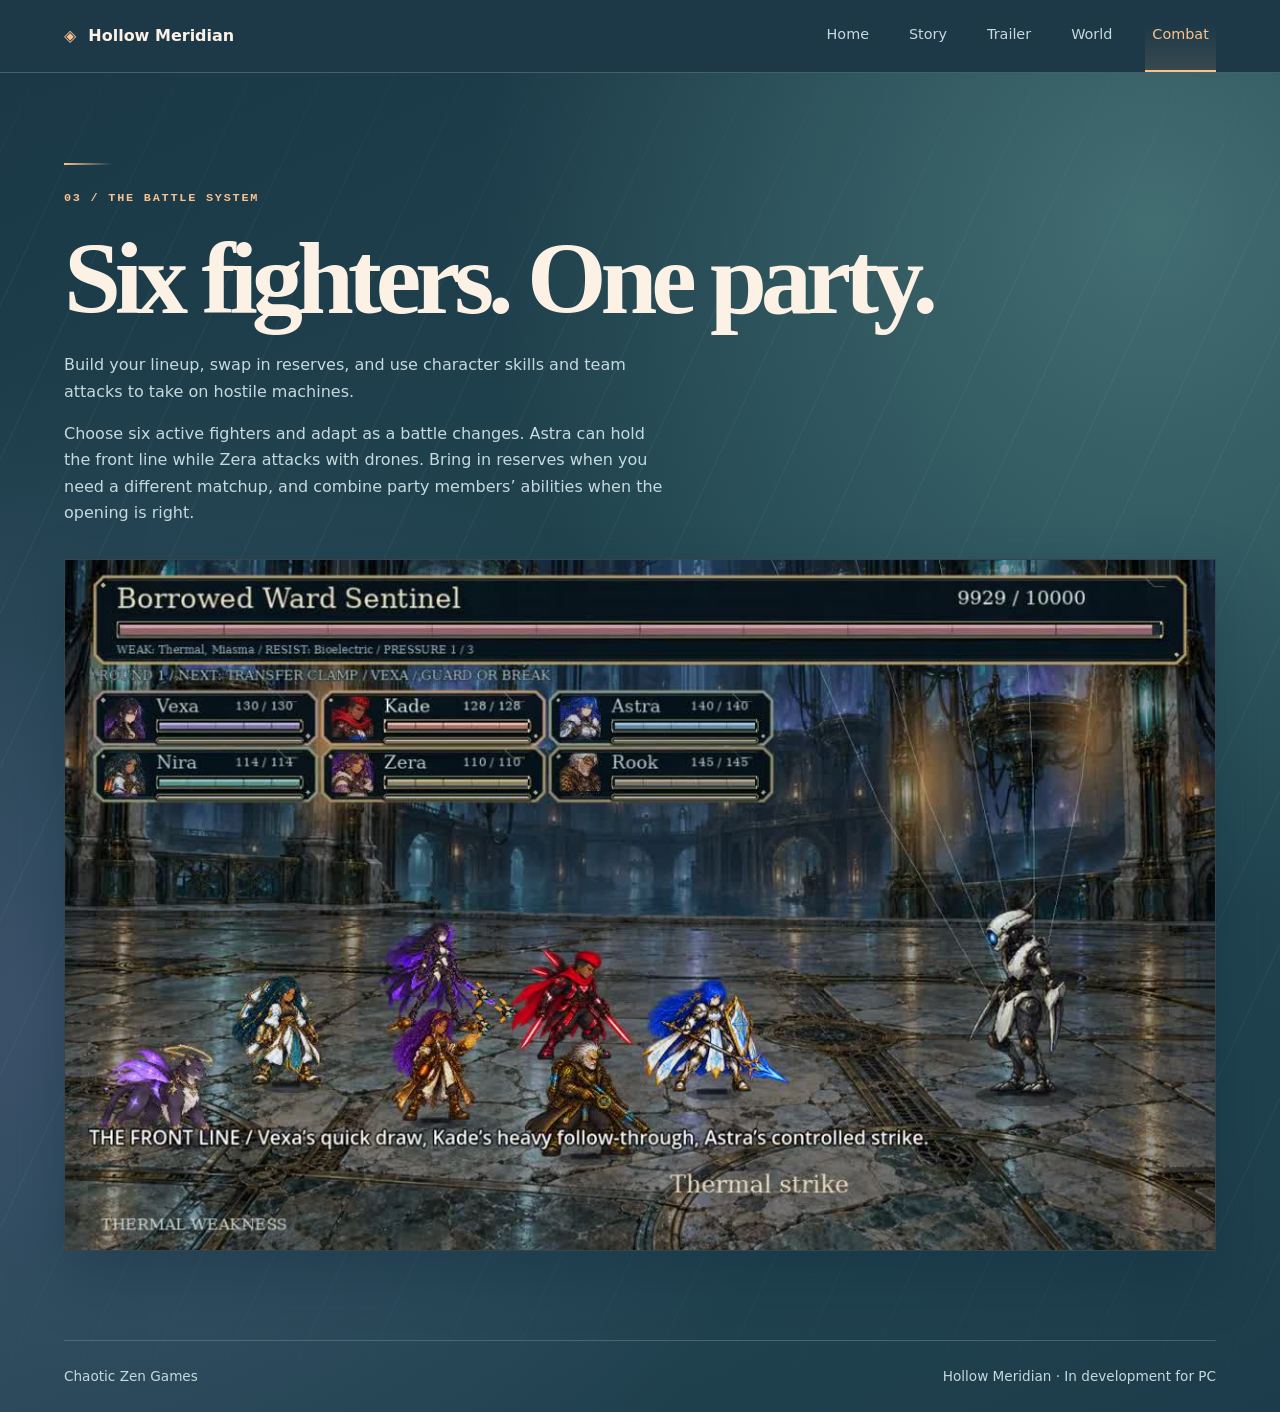
==== combat.html @ 972f23d2 "Refine site with petrol blue lighting and copper accents" ====
<!doctype html>
<html lang="en"><head><meta charset="utf-8"><meta name="viewport" content="width=device-width, initial-scale=1"><meta name="description" content="Hollow Meridian, a cyberpunk turn-based JRPG by Chaotic Zen Games."><title>Combat · Hollow Meridian</title><link rel="stylesheet" href="style.css?v=petrol-copper"></head>
<body><a class="skip" href="#main">Skip to content</a><header class="mast"><div class="shell navrow"><a class="brand" href="index.html"><span aria-hidden="true">◈</span> Hollow Meridian</a><nav aria-label="Main navigation"><a href="index.html">Home</a><a href="story.html">Story</a><a href="trailer.html">Trailer</a><a href="world.html">World</a><a href="combat.html" aria-current="page">Combat</a></nav></div></header>
<main id="main"><div class="shell interior field"><article id="combat"><p class="eyebrow">03 / THE BATTLE SYSTEM</p><h1>Six fighters. One party.</h1><p>Build your lineup, swap in reserves, and use character skills and team attacks to take on hostile machines.</p><p>Choose six active fighters and adapt as a battle changes. Astra can hold the front line while Zera attacks with drones. Bring in reserves when you need a different matchup, and combine party members’ abilities when the opening is right.</p><img loading="lazy" src="media/battle.jpg" alt="Six party members and the command interface in a turn-based battle"></article></div></main><footer class="shell"><span>Chaotic Zen Games</span><span>Hollow Meridian · In development for PC</span></footer></body></html>
---- style.css ----
:root{color-scheme:dark;--bg:#0b1017;--ink:#f5efe3;--muted:#bec6cf;--gold:#f0c58f;--line:#303a45}*{box-sizing:border-box}body{margin:0;background:var(--bg);color:var(--ink);font:1rem/1.65 system-ui,sans-serif}a{color:inherit}a:focus-visible,summary:focus-visible,video:focus-visible{outline:2px solid var(--gold);outline-offset:4px}.skip{position:absolute;left:1rem;top:-5rem;background:var(--bg);padding:.5rem;z-index:10}.skip:focus{top:.5rem}.shell{width:min(90%,74rem);margin-inline:auto}.mast{background:#0b1017;border-bottom:1px solid var(--line)}.navrow{display:flex;align-items:center;justify-content:space-between;gap:1rem;min-height:4.5rem}.brand{text-decoration:none;font-weight:750;white-space:nowrap}.brand span{color:var(--gold);margin-right:.4rem}nav{display:flex;align-items:stretch;gap:clamp(.15rem,2vw,1.6rem);align-self:stretch}nav a{display:grid;place-items:center;padding:.65rem .45rem;text-decoration:none;color:var(--muted);font-size:.9rem;border-bottom:2px solid transparent}nav a:hover,nav a[aria-current]{color:var(--gold)}nav a[aria-current]{border-bottom-color:var(--gold)}
.hero{min-height:clamp(35rem,81svh,55rem);display:flex;flex-direction:column;justify-content:center;position:relative;background:linear-gradient(90deg,#0b1017 0%,#0b1017cf 30%,#0b101725 100%),linear-gradient(0deg,#0b1017,transparent 38%),url(media/vanta-quay.png) center 48%/cover}.hero-copy{padding:4rem 0 6rem}.label,.eyebrow,.caption,.screenbar{font:700 .74rem/1.55 ui-monospace,Consolas,monospace;letter-spacing:.15em;color:var(--gold)}.label span{display:inline-block;width:1.4rem;border-top:1px solid;margin-right:.65rem;vertical-align:middle}h1,h2{font-family:Georgia,serif;line-height:.98;letter-spacing:-.06em;margin:.22em 0}h1{font-size:clamp(3rem,8vw,7.3rem)}h2{font-size:clamp(2.5rem,5vw,4.6rem)}.hero h1 em{font-style:normal;color:var(--gold)}.intro{font-size:clamp(1rem,2vw,1.28rem);color:var(--ink);text-shadow:0 1px 8px #000}.links{display:flex;align-items:center;flex-wrap:wrap;gap:1rem 1.4rem;margin-top:1.6rem}.primary,.secondary{font-weight:700;text-decoration:none}.primary{display:inline-flex;gap:1rem;padding:.75rem 1rem;background:var(--gold);color:#151211}.primary:hover{background:#ffdfba}.secondary:hover{text-decoration:underline}.caption{position:absolute;bottom:1rem;left:0;right:0;display:flex;justify-content:space-between;gap:.5rem;border-top:1px solid var(--line);padding-top:.6rem;color:var(--muted)}
.overview,.interior{padding:clamp(2.4rem,7vw,6rem) 0}.overview p:not(.label),.field p:not(.eyebrow){max-width:38rem;color:var(--muted)}.screen,.field img{margin-top:2rem;border:1px solid var(--line)}.screenbar{background:#171f29;padding:.6rem 1rem;display:flex;justify-content:space-between;gap:1rem}.interior video,.field img{width:100%;display:block;background:#06090d}.interior video{aspect-ratio:16/9}.field img{height:auto}.interior details{margin-top:1rem;color:var(--muted)}summary{cursor:pointer}footer{padding:1.5rem 0;border-top:1px solid var(--line);display:flex;justify-content:space-between;flex-wrap:wrap;gap:.5rem;color:var(--muted);font-size:.85rem}
@media(max-width:590px){.navrow{display:block}.brand{display:inline-block;padding:.7rem 0 .3rem}nav{display:grid;grid-template-columns:repeat(4,minmax(0,1fr));gap:0}nav a{padding:.62rem .15rem}.hero{background-position:61% center}.caption,.label,.screenbar{letter-spacing:.08em}.caption{font-size:.63rem}}

/* Vanta Quay palette */
:root{color-scheme:light;--bg:#e8eee8;--ink:#173334;--muted:#405955;--gold:#895224;--line:#a6bcb3}
body{background:linear-gradient(155deg,#f4e6ce 0,#edf1e9 42%,#d6e8e2 100%)}
.mast{background:#f5edda}.brand span,nav a[aria-current],nav a:hover{color:#75431e}nav a{color:#375550}nav a[aria-current]{border-bottom-color:#946030}
.hero{--ink:#fff3da;--muted:#fff2d8;--gold:#ffd499;--line:#e7cc9c80;background:linear-gradient(90deg,#133d40f5 0%,#17484ada 30%,#16404733 80%),linear-gradient(0deg,#18474be0,transparent 42%),url(media/vanta-quay.png) center 48%/cover}
.hero .primary,.primary{background:#f4cc92;color:#302112}.primary:hover{background:#ffdfad}.screenbar{background:#d7e6db;color:#254943}.interior video{background:#315450}
.story-lead,.guide-grid{display:grid;grid-template-columns:repeat(2,minmax(0,1fr));gap:clamp(1rem,4vw,3rem);align-items:center}.story-lead img,.plot img,.guide img{display:block;width:100%;height:auto}.story-lead img,.plot img{border:1px solid var(--line)}.guide{padding:0 0 4rem}.guide-grid{align-items:stretch;margin-top:1.5rem}.guide-grid a{background:#f9f3e4;text-decoration:none;border:1px solid var(--line)}.guide-grid a:hover h3{text-decoration:underline}.guide-grid img{aspect-ratio:16/9;object-fit:cover}.guide-grid a div{padding:.5rem 1.25rem}.guide-grid p,.plot p:not(.eyebrow){color:var(--muted)}.plot p:not(.eyebrow){max-width:48rem}.plot .dek{font-size:1.3rem;font-weight:650}.plot img{margin-top:2rem}
@media(max-width:590px){nav{grid-template-columns:repeat(5,minmax(0,1fr))}nav a{font-size:.82rem}.story-lead,.guide-grid{grid-template-columns:1fr}}

/* Petrol blue and copper */
:root{color-scheme:dark;--bg:#193845;--ink:#fcf1e5;--muted:#c6d9de;--gold:#fac18d;--line:#71949e70;--surface:#224754}
body{min-height:100vh;background:radial-gradient(ellipse at 90% 16%,#426d71 0,transparent 42rem),radial-gradient(ellipse at 3% 72%,#3c516a 0,transparent 49rem),linear-gradient(155deg,#1a3745,#224852 58%,#1d3c4b);position:relative;isolation:isolate}
body::before{content:"";position:absolute;z-index:-1;inset:0;pointer-events:none;background:repeating-linear-gradient(115deg,transparent 0 63px,#b2d9dc0d 64px 65px);mask-image:linear-gradient(transparent,#000 20%,#000 85%,transparent)}
.mast{background:#1d3947;border-color:var(--line)}.brand span,nav a[aria-current],nav a:hover{color:var(--gold)}nav a{color:var(--muted)}nav a[aria-current]{border-bottom-color:var(--gold);background:linear-gradient(0deg,#fac18d1f,transparent 65%)}
.hero{background:linear-gradient(90deg,#193845 0%,#193845e6 27%,#19384526 76%),linear-gradient(0deg,#193845,transparent 38%),url(media/vanta-quay.png) center 48%/cover}
.hero h1{text-shadow:0 6px 28px #142d39}.primary,.hero .primary{background:linear-gradient(115deg,#ffe0ad,#e6a171);color:#24313b;box-shadow:0 8px 24px #152b3c66}.primary:hover{background:#ffe6c3}
.primary,.secondary,nav a{transition:background-color .2s,color .2s,box-shadow .2s}.screenbar{background:#345967;color:#ffe0bd}.interior video{background:#284956}.screen,.field img,.plot img,.story-lead img{box-shadow:0 24px 54px #102d3d66}.overview.story-lead{position:relative}.overview.story-lead::before,.guide::before,.interior::before{content:"";display:block;width:3rem;height:2px;background:linear-gradient(90deg,var(--gold),transparent)}.overview.story-lead::before{position:absolute;top:2rem;left:0}.interior::before{margin-bottom:1.5rem}
.guide-grid a{background:linear-gradient(160deg,#315564,#264552);border-color:var(--line);box-shadow:0 12px 32px #132e3d55;overflow:hidden;transition:transform .24s ease,border-color .24s ease,box-shadow .24s ease}.guide-grid img{transition:transform .35s ease}.guide-grid a:hover,.guide-grid a:focus-visible{transform:translateY(-4px);border-color:#fac18d;box-shadow:0 20px 42px #132e3d88}.guide-grid a:hover img{transform:scale(1.025)}.guide-grid h3{color:#ffe0bd}
@media(max-width:590px){.hero{background-position:62% center}.overview.story-lead::before{top:1.5rem}}
@media(prefers-reduced-motion:reduce){*,*::before,*::after{transition:none!important}.guide-grid a:hover,.guide-grid a:focus-visible,.guide-grid a:hover img{transform:none}}
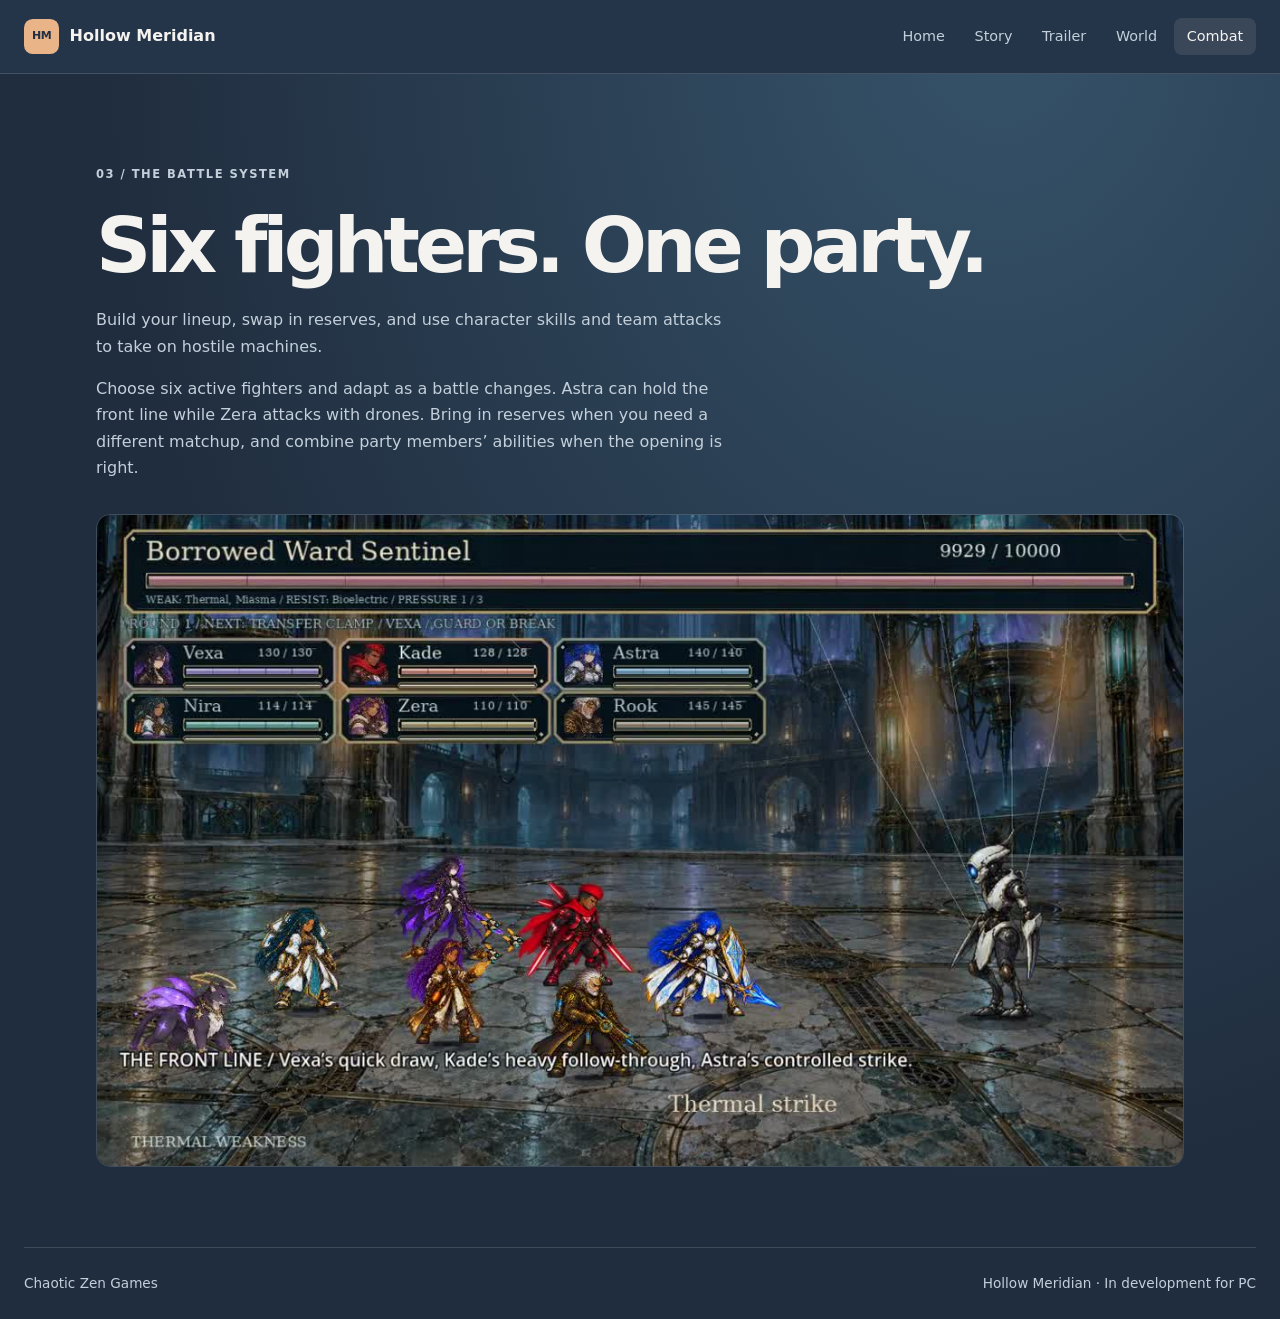
==== commit f02241e9: "Rebuild site as a clean game launch layout" ====
--- a/combat.html
+++ b/combat.html
@@ -1,4 +1,4 @@
 <!doctype html>
-<html lang="en"><head><meta charset="utf-8"><meta name="viewport" content="width=device-width, initial-scale=1"><meta name="description" content="Hollow Meridian, a cyberpunk turn-based JRPG by Chaotic Zen Games."><title>Combat · Hollow Meridian</title><link rel="stylesheet" href="style.css?v=petrol-copper"></head>
-<body><a class="skip" href="#main">Skip to content</a><header class="mast"><div class="shell navrow"><a class="brand" href="index.html"><span aria-hidden="true">◈</span> Hollow Meridian</a><nav aria-label="Main navigation"><a href="index.html">Home</a><a href="story.html">Story</a><a href="trailer.html">Trailer</a><a href="world.html">World</a><a href="combat.html" aria-current="page">Combat</a></nav></div></header>
+<html lang="en"><head><meta charset="utf-8"><meta name="viewport" content="width=device-width, initial-scale=1"><meta name="description" content="Hollow Meridian, a cyberpunk turn-based JRPG by Chaotic Zen Games."><title>Combat · Hollow Meridian</title><link rel="stylesheet" href="style.css?v=launch-layout"></head>
+<body><a class="skip" href="#main">Skip to content</a><header class="mast"><div class="shell navrow"><a class="brand" href="index.html"><span class="monogram" aria-hidden="true">HM</span> Hollow Meridian</a><nav aria-label="Main navigation"><a href="index.html">Home</a><a href="story.html">Story</a><a href="trailer.html">Trailer</a><a href="world.html">World</a><a href="combat.html" aria-current="page">Combat</a></nav></div></header>
 <main id="main"><div class="shell interior field"><article id="combat"><p class="eyebrow">03 / THE BATTLE SYSTEM</p><h1>Six fighters. One party.</h1><p>Build your lineup, swap in reserves, and use character skills and team attacks to take on hostile machines.</p><p>Choose six active fighters and adapt as a battle changes. Astra can hold the front line while Zera attacks with drones. Bring in reserves when you need a different matchup, and combine party members’ abilities when the opening is right.</p><img loading="lazy" src="media/battle.jpg" alt="Six party members and the command interface in a turn-based battle"></article></div></main><footer class="shell"><span>Chaotic Zen Games</span><span>Hollow Meridian · In development for PC</span></footer></body></html>
--- a/style.css
+++ b/style.css
@@ -1,25 +1,9 @@
-:root{color-scheme:dark;--bg:#0b1017;--ink:#f5efe3;--muted:#bec6cf;--gold:#f0c58f;--line:#303a45}*{box-sizing:border-box}body{margin:0;background:var(--bg);color:var(--ink);font:1rem/1.65 system-ui,sans-serif}a{color:inherit}a:focus-visible,summary:focus-visible,video:focus-visible{outline:2px solid var(--gold);outline-offset:4px}.skip{position:absolute;left:1rem;top:-5rem;background:var(--bg);padding:.5rem;z-index:10}.skip:focus{top:.5rem}.shell{width:min(90%,74rem);margin-inline:auto}.mast{background:#0b1017;border-bottom:1px solid var(--line)}.navrow{display:flex;align-items:center;justify-content:space-between;gap:1rem;min-height:4.5rem}.brand{text-decoration:none;font-weight:750;white-space:nowrap}.brand span{color:var(--gold);margin-right:.4rem}nav{display:flex;align-items:stretch;gap:clamp(.15rem,2vw,1.6rem);align-self:stretch}nav a{display:grid;place-items:center;padding:.65rem .45rem;text-decoration:none;color:var(--muted);font-size:.9rem;border-bottom:2px solid transparent}nav a:hover,nav a[aria-current]{color:var(--gold)}nav a[aria-current]{border-bottom-color:var(--gold)}
-.hero{min-height:clamp(35rem,81svh,55rem);display:flex;flex-direction:column;justify-content:center;position:relative;background:linear-gradient(90deg,#0b1017 0%,#0b1017cf 30%,#0b101725 100%),linear-gradient(0deg,#0b1017,transparent 38%),url(media/vanta-quay.png) center 48%/cover}.hero-copy{padding:4rem 0 6rem}.label,.eyebrow,.caption,.screenbar{font:700 .74rem/1.55 ui-monospace,Consolas,monospace;letter-spacing:.15em;color:var(--gold)}.label span{display:inline-block;width:1.4rem;border-top:1px solid;margin-right:.65rem;vertical-align:middle}h1,h2{font-family:Georgia,serif;line-height:.98;letter-spacing:-.06em;margin:.22em 0}h1{font-size:clamp(3rem,8vw,7.3rem)}h2{font-size:clamp(2.5rem,5vw,4.6rem)}.hero h1 em{font-style:normal;color:var(--gold)}.intro{font-size:clamp(1rem,2vw,1.28rem);color:var(--ink);text-shadow:0 1px 8px #000}.links{display:flex;align-items:center;flex-wrap:wrap;gap:1rem 1.4rem;margin-top:1.6rem}.primary,.secondary{font-weight:700;text-decoration:none}.primary{display:inline-flex;gap:1rem;padding:.75rem 1rem;background:var(--gold);color:#151211}.primary:hover{background:#ffdfba}.secondary:hover{text-decoration:underline}.caption{position:absolute;bottom:1rem;left:0;right:0;display:flex;justify-content:space-between;gap:.5rem;border-top:1px solid var(--line);padding-top:.6rem;color:var(--muted)}
-.overview,.interior{padding:clamp(2.4rem,7vw,6rem) 0}.overview p:not(.label),.field p:not(.eyebrow){max-width:38rem;color:var(--muted)}.screen,.field img{margin-top:2rem;border:1px solid var(--line)}.screenbar{background:#171f29;padding:.6rem 1rem;display:flex;justify-content:space-between;gap:1rem}.interior video,.field img{width:100%;display:block;background:#06090d}.interior video{aspect-ratio:16/9}.field img{height:auto}.interior details{margin-top:1rem;color:var(--muted)}summary{cursor:pointer}footer{padding:1.5rem 0;border-top:1px solid var(--line);display:flex;justify-content:space-between;flex-wrap:wrap;gap:.5rem;color:var(--muted);font-size:.85rem}
-@media(max-width:590px){.navrow{display:block}.brand{display:inline-block;padding:.7rem 0 .3rem}nav{display:grid;grid-template-columns:repeat(4,minmax(0,1fr));gap:0}nav a{padding:.62rem .15rem}.hero{background-position:61% center}.caption,.label,.screenbar{letter-spacing:.08em}.caption{font-size:.63rem}}
-
-/* Vanta Quay palette */
-:root{color-scheme:light;--bg:#e8eee8;--ink:#173334;--muted:#405955;--gold:#895224;--line:#a6bcb3}
-body{background:linear-gradient(155deg,#f4e6ce 0,#edf1e9 42%,#d6e8e2 100%)}
-.mast{background:#f5edda}.brand span,nav a[aria-current],nav a:hover{color:#75431e}nav a{color:#375550}nav a[aria-current]{border-bottom-color:#946030}
-.hero{--ink:#fff3da;--muted:#fff2d8;--gold:#ffd499;--line:#e7cc9c80;background:linear-gradient(90deg,#133d40f5 0%,#17484ada 30%,#16404733 80%),linear-gradient(0deg,#18474be0,transparent 42%),url(media/vanta-quay.png) center 48%/cover}
-.hero .primary,.primary{background:#f4cc92;color:#302112}.primary:hover{background:#ffdfad}.screenbar{background:#d7e6db;color:#254943}.interior video{background:#315450}
-.story-lead,.guide-grid{display:grid;grid-template-columns:repeat(2,minmax(0,1fr));gap:clamp(1rem,4vw,3rem);align-items:center}.story-lead img,.plot img,.guide img{display:block;width:100%;height:auto}.story-lead img,.plot img{border:1px solid var(--line)}.guide{padding:0 0 4rem}.guide-grid{align-items:stretch;margin-top:1.5rem}.guide-grid a{background:#f9f3e4;text-decoration:none;border:1px solid var(--line)}.guide-grid a:hover h3{text-decoration:underline}.guide-grid img{aspect-ratio:16/9;object-fit:cover}.guide-grid a div{padding:.5rem 1.25rem}.guide-grid p,.plot p:not(.eyebrow){color:var(--muted)}.plot p:not(.eyebrow){max-width:48rem}.plot .dek{font-size:1.3rem;font-weight:650}.plot img{margin-top:2rem}
-@media(max-width:590px){nav{grid-template-columns:repeat(5,minmax(0,1fr))}nav a{font-size:.82rem}.story-lead,.guide-grid{grid-template-columns:1fr}}
-
-/* Petrol blue and copper */
-:root{color-scheme:dark;--bg:#193845;--ink:#fcf1e5;--muted:#c6d9de;--gold:#fac18d;--line:#71949e70;--surface:#224754}
-body{min-height:100vh;background:radial-gradient(ellipse at 90% 16%,#426d71 0,transparent 42rem),radial-gradient(ellipse at 3% 72%,#3c516a 0,transparent 49rem),linear-gradient(155deg,#1a3745,#224852 58%,#1d3c4b);position:relative;isolation:isolate}
-body::before{content:"";position:absolute;z-index:-1;inset:0;pointer-events:none;background:repeating-linear-gradient(115deg,transparent 0 63px,#b2d9dc0d 64px 65px);mask-image:linear-gradient(transparent,#000 20%,#000 85%,transparent)}
-.mast{background:#1d3947;border-color:var(--line)}.brand span,nav a[aria-current],nav a:hover{color:var(--gold)}nav a{color:var(--muted)}nav a[aria-current]{border-bottom-color:var(--gold);background:linear-gradient(0deg,#fac18d1f,transparent 65%)}
-.hero{background:linear-gradient(90deg,#193845 0%,#193845e6 27%,#19384526 76%),linear-gradient(0deg,#193845,transparent 38%),url(media/vanta-quay.png) center 48%/cover}
-.hero h1{text-shadow:0 6px 28px #142d39}.primary,.hero .primary{background:linear-gradient(115deg,#ffe0ad,#e6a171);color:#24313b;box-shadow:0 8px 24px #152b3c66}.primary:hover{background:#ffe6c3}
-.primary,.secondary,nav a{transition:background-color .2s,color .2s,box-shadow .2s}.screenbar{background:#345967;color:#ffe0bd}.interior video{background:#284956}.screen,.field img,.plot img,.story-lead img{box-shadow:0 24px 54px #102d3d66}.overview.story-lead{position:relative}.overview.story-lead::before,.guide::before,.interior::before{content:"";display:block;width:3rem;height:2px;background:linear-gradient(90deg,var(--gold),transparent)}.overview.story-lead::before{position:absolute;top:2rem;left:0}.interior::before{margin-bottom:1.5rem}
-.guide-grid a{background:linear-gradient(160deg,#315564,#264552);border-color:var(--line);box-shadow:0 12px 32px #132e3d55;overflow:hidden;transition:transform .24s ease,border-color .24s ease,box-shadow .24s ease}.guide-grid img{transition:transform .35s ease}.guide-grid a:hover,.guide-grid a:focus-visible{transform:translateY(-4px);border-color:#fac18d;box-shadow:0 20px 42px #132e3d88}.guide-grid a:hover img{transform:scale(1.025)}.guide-grid h3{color:#ffe0bd}
-@media(max-width:590px){.hero{background-position:62% center}.overview.story-lead::before{top:1.5rem}}
-@media(prefers-reduced-motion:reduce){*,*::before,*::after{transition:none!important}.guide-grid a:hover,.guide-grid a:focus-visible,.guide-grid a:hover img{transform:none}}
+:root{color-scheme:dark;--bg:#202d3e;--top:#253549;--panel:#2b4054;--text:#f5f3f0;--muted:#c3cfda;--accent:#e9b487;--line:#ffffff25}
+*{box-sizing:border-box}body{margin:0;min-width:0;background:radial-gradient(ellipse at 78% 0%,#36536a,transparent 56rem),var(--bg);color:var(--text);font:1rem/1.65 system-ui,-apple-system,"Segoe UI",sans-serif}a{color:inherit}a:focus-visible,summary:focus-visible,video:focus-visible{outline:2px solid var(--accent);outline-offset:4px}.skip{position:absolute;left:1rem;top:-5rem;padding:.5rem;background:var(--top);z-index:10}.skip:focus{top:.5rem}.shell{width:min(calc(100% - 3rem),78rem);margin-inline:auto}.mast{background:#253549;border-bottom:1px solid var(--line)}.navrow{min-height:4.55rem;display:flex;align-items:center;justify-content:space-between;gap:1rem}.brand{display:inline-flex;align-items:center;gap:.65rem;text-decoration:none;font-weight:700;white-space:nowrap}.monogram{display:grid;place-items:center;width:2.2rem;height:2.2rem;background:var(--accent);color:#233044;border-radius:.55rem;font-size:.69rem;letter-spacing:-.04em}nav{display:flex;gap:.25rem}nav a{display:block;padding:.42rem .8rem;border-radius:.5rem;text-align:center;text-decoration:none;color:var(--muted);font-size:.9rem}nav a[aria-current],nav a:hover{background:#ffffff17;color:var(--text)}
+.launch{display:grid;grid-template-columns:minmax(0,.78fr) minmax(0,1.22fr);gap:clamp(2rem,5vw,5rem);align-items:center;padding-block:clamp(3rem,8vw,7rem) clamp(2rem,4vw,3.5rem)}.label,.eyebrow,.screenbar,figcaption{font-size:.72rem;font-weight:750;letter-spacing:.13em;color:var(--muted)}.status-dot{display:inline-block;width:.5rem;height:.5rem;background:var(--accent);border-radius:50%;margin-right:.45rem;vertical-align:.08em}
+h1,h2,h3{line-height:1.04;letter-spacing:-.065em;margin:.28em 0;font-weight:750;text-wrap:balance}h1{font-size:clamp(2.8rem,6vw,5.8rem)}h2{font-size:clamp(2rem,4.5vw,4rem)}h3{font-size:clamp(1.2rem,2vw,1.65rem);letter-spacing:-.035em}.launch h1{font-size:clamp(3.2rem,7.3vw,7rem);line-height:.88;margin:.27em 0}.intro{color:var(--muted);font-size:clamp(1rem,1.75vw,1.22rem);max-width:26ch}.links{display:flex;align-items:center;flex-wrap:wrap;gap:.8rem 1.15rem;margin-top:1.65rem}.primary,.secondary{display:inline-flex;align-items:center;gap:.65rem;text-decoration:none;font-weight:700;font-size:.94rem}.primary{padding:.72rem 1rem;background:var(--accent);color:#222e3e;border-radius:.5rem}.primary:hover{background:#ffd3af}.secondary:hover{text-decoration:underline;text-underline-offset:.25em}.launch-art{margin:0;min-width:0;border-radius:1.15rem;overflow:hidden;border:1px solid var(--line);background:#2b4054;box-shadow:0 1.4rem 3rem #14213260}.launch-art img{display:block;width:100%;aspect-ratio:1.34;object-fit:cover}.launch-art figcaption{display:flex;justify-content:space-between;gap:.5rem;padding:.65rem 1rem;border-top:1px solid var(--line);font-size:.65rem}.specs{display:grid;grid-template-columns:repeat(3,1fr);gap:1rem;border-block:1px solid var(--line);padding-block:1.2rem;color:var(--muted)}.specs b{display:block;font-size:.78rem;color:var(--text)}
+.overview,.guide,.interior{padding-block:clamp(2.5rem,7vw,5rem)}.overview{display:grid;grid-template-columns:1fr 1fr;gap:.5rem 3rem;align-items:start}.overview .label{grid-column:1/-1}.overview p:not(.label),.field p:not(.eyebrow),.plot p:not(.eyebrow){max-width:62ch;color:var(--muted)}.overview p:not(.label){margin:.5rem 0}.overview .secondary{grid-column:2}.guide{padding-top:0}.guide-grid{display:grid;grid-template-columns:repeat(2,minmax(0,1fr));gap:1.25rem;margin-top:1.65rem}.guide-grid a{background:var(--panel);border:1px solid var(--line);border-radius:.9rem;overflow:hidden;text-decoration:none;transition:transform .2s,border-color .2s}.guide-grid a:hover{transform:translateY(-3px);border-color:var(--accent)}.guide-grid img{display:block;width:100%;aspect-ratio:16/9;object-fit:cover}.guide-grid a div{padding:1.1rem 1.25rem}.guide-grid p{color:var(--muted);margin:.55rem 0}
+.interior{max-width:68rem}.screen,.field img,.plot img{margin-top:2rem;border:1px solid var(--line);border-radius:.9rem;overflow:hidden}.screenbar{background:var(--panel);padding:.7rem 1rem;display:flex;justify-content:space-between;gap:.5rem}.interior video,.field img,.plot img{width:100%;display:block}.interior video{aspect-ratio:16/9;background:#273749}.plot .dek{font-size:1.24rem;font-weight:650}.interior details{margin-top:1rem;color:var(--muted)}summary{cursor:pointer}footer{padding:1.5rem 0;border-top:1px solid var(--line);display:flex;justify-content:space-between;flex-wrap:wrap;gap:.5rem;color:var(--muted);font-size:.85rem}
+@media(max-width:820px){.launch{grid-template-columns:1fr}.launch-art img{aspect-ratio:16/10}.overview{grid-template-columns:1fr}.overview .secondary{grid-column:1}}
+@media(max-width:600px){.shell{width:calc(100% - 2rem)}.navrow{display:block;padding:.8rem 0 .65rem}.brand{margin-bottom:.5rem}nav{display:grid;grid-template-columns:repeat(5,minmax(0,1fr));gap:.15rem}nav a{padding:.38rem .12rem;font-size:.83rem}.guide-grid{grid-template-columns:1fr}.specs{gap:.55rem;font-size:.82rem}.launch-art figcaption{padding:.55rem .65rem}}
+@media(prefers-reduced-motion:reduce){.guide-grid a{transition:none}.guide-grid a:hover{transform:none}}
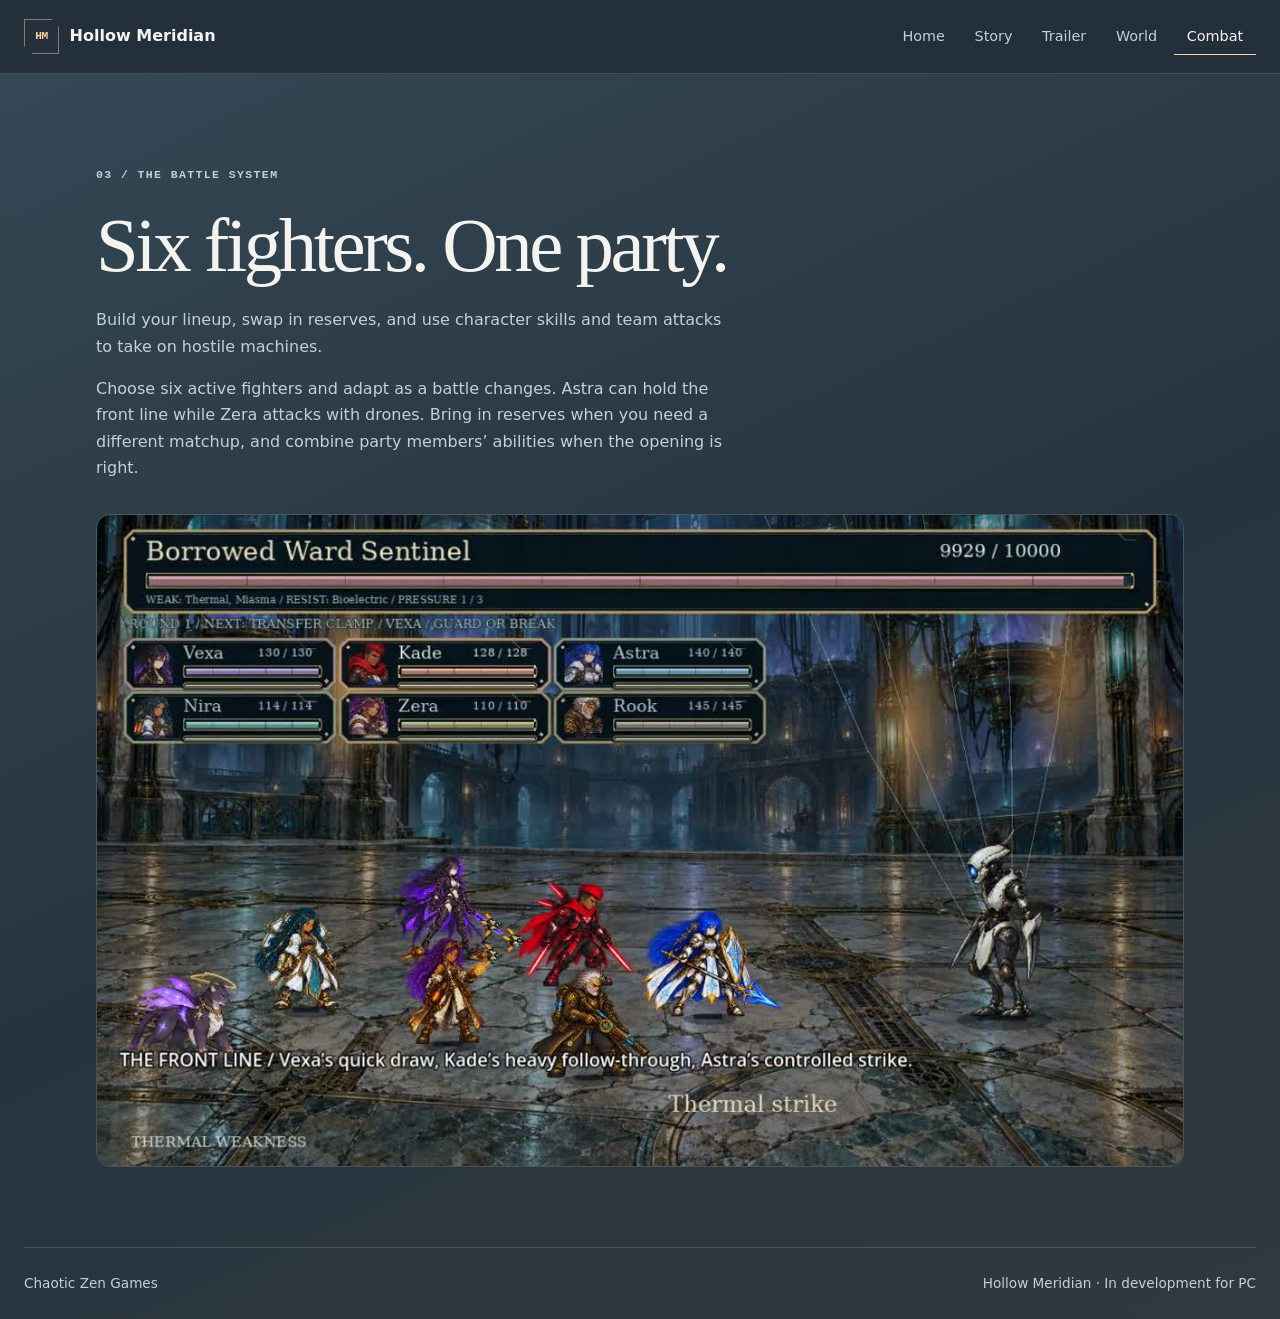
==== commit fa8f2ca6: "Give Hollow Meridian a custom wordmark and visual identity" ====
--- a/combat.html
+++ b/combat.html
@@ -1,4 +1,4 @@
 <!doctype html>
-<html lang="en"><head><meta charset="utf-8"><meta name="viewport" content="width=device-width, initial-scale=1"><meta name="description" content="Hollow Meridian, a cyberpunk turn-based JRPG by Chaotic Zen Games."><title>Combat · Hollow Meridian</title><link rel="stylesheet" href="style.css?v=launch-layout"></head>
+<html lang="en"><head><meta charset="utf-8"><meta name="viewport" content="width=device-width, initial-scale=1"><meta name="description" content="Hollow Meridian, a cyberpunk turn-based JRPG by Chaotic Zen Games."><title>Combat · Hollow Meridian</title><link rel="stylesheet" href="style.css?v=meridian-mark"></head>
 <body><a class="skip" href="#main">Skip to content</a><header class="mast"><div class="shell navrow"><a class="brand" href="index.html"><span class="monogram" aria-hidden="true">HM</span> Hollow Meridian</a><nav aria-label="Main navigation"><a href="index.html">Home</a><a href="story.html">Story</a><a href="trailer.html">Trailer</a><a href="world.html">World</a><a href="combat.html" aria-current="page">Combat</a></nav></div></header>
 <main id="main"><div class="shell interior field"><article id="combat"><p class="eyebrow">03 / THE BATTLE SYSTEM</p><h1>Six fighters. One party.</h1><p>Build your lineup, swap in reserves, and use character skills and team attacks to take on hostile machines.</p><p>Choose six active fighters and adapt as a battle changes. Astra can hold the front line while Zera attacks with drones. Bring in reserves when you need a different matchup, and combine party members’ abilities when the opening is right.</p><img loading="lazy" src="media/battle.jpg" alt="Six party members and the command interface in a turn-based battle"></article></div></main><footer class="shell"><span>Chaotic Zen Games</span><span>Hollow Meridian · In development for PC</span></footer></body></html>
--- a/style.css
+++ b/style.css
@@ -7,3 +7,26 @@
 @media(max-width:820px){.launch{grid-template-columns:1fr}.launch-art img{aspect-ratio:16/10}.overview{grid-template-columns:1fr}.overview .secondary{grid-column:1}}
 @media(max-width:600px){.shell{width:calc(100% - 2rem)}.navrow{display:block;padding:.8rem 0 .65rem}.brand{margin-bottom:.5rem}nav{display:grid;grid-template-columns:repeat(5,minmax(0,1fr));gap:.15rem}nav a{padding:.38rem .12rem;font-size:.83rem}.guide-grid{grid-template-columns:1fr}.specs{gap:.55rem;font-size:.82rem}.launch-art figcaption{padding:.55rem .65rem}}
 @media(prefers-reduced-motion:reduce){.guide-grid a{transition:none}.guide-grid a:hover{transform:none}}
+
+/* Meridian identity */
+:root{--bg:#27343e;--top:#23303c;--panel:#344551;--accent:#ffd0a2}
+body{background:linear-gradient(155deg,#354956,#27343e 55%,#303940)}
+.mast{background:var(--top)}
+.monogram{background:transparent;color:var(--accent);border:1px solid #ffd0a275;border-radius:0;clip-path:polygon(0 0,77% 0,100% 23%,100% 100%,23% 100%,0 77%);font:700 .7rem ui-monospace,monospace}
+nav a[aria-current]{background:transparent;box-shadow:inset 0 -1px var(--accent);border-radius:0}
+.label,.eyebrow,.screenbar,figcaption{font-family:ui-monospace,Consolas,monospace;letter-spacing:.12em}
+h1,h2,h3{font-family:Georgia,"Times New Roman",serif;font-weight:400;letter-spacing:-.045em}
+.visually-hidden{position:absolute;width:1px;height:1px;padding:0;margin:-1px;overflow:hidden;clip-path:inset(50%);white-space:nowrap}
+.launch{width:100%;max-width:none;min-height:clamp(32rem,76svh,52rem);position:relative;display:grid;align-items:center;grid-template-columns:minmax(0,78rem);justify-content:center;isolation:isolate;padding:clamp(3rem,7vw,6rem) max(5vw,1rem)}
+.launch-art{position:absolute;inset:0;z-index:-2;border:0;border-radius:0;box-shadow:none;background:#354956}
+.launch-art img{height:100%;width:100%;object-fit:cover;object-position:center 54%;aspect-ratio:auto}
+.launch::after{content:"";position:absolute;inset:0;z-index:-1;background:linear-gradient(90deg,#243440 3%,#243440ee 26%,#24344066 64%,#24344011),linear-gradient(0deg,#27343e,transparent 27%)}
+.launch-art figcaption{position:absolute;bottom:.75rem;right:5%;z-index:1;border:0;color:#fff0dd;background:#293641e6;gap:1rem}
+.launch-copy{max-width:40rem;width:100%;min-width:0;padding-bottom:2rem}
+.launch h1{margin:.5rem 0 1rem}
+.wordmark{display:block;width:min(100%,36rem);height:auto;color:#fff0dd;filter:drop-shadow(0 4px 10px #263542)}
+.meridian-rule{stroke:var(--accent);stroke-width:1.35}
+.launch .intro{max-width:34ch;color:#fff0dd}
+.primary{border-radius:0;clip-path:polygon(0 0,calc(100% - 12px) 0,100% 12px,100% 100%,0 100%)}
+.guide-grid a{border-radius:0}.guide-grid a div{border-top:2px solid var(--accent)}
+@media(max-width:650px){.launch{min-height:34rem;align-items:end;padding-bottom:4rem}.launch::after{background:linear-gradient(0deg,#27343e 4%,#243440e8 43%,#24344014 100%)}.launch-art img{object-position:61% center}.launch-copy{padding-bottom:0}.launch-art figcaption{font-size:.54rem}}
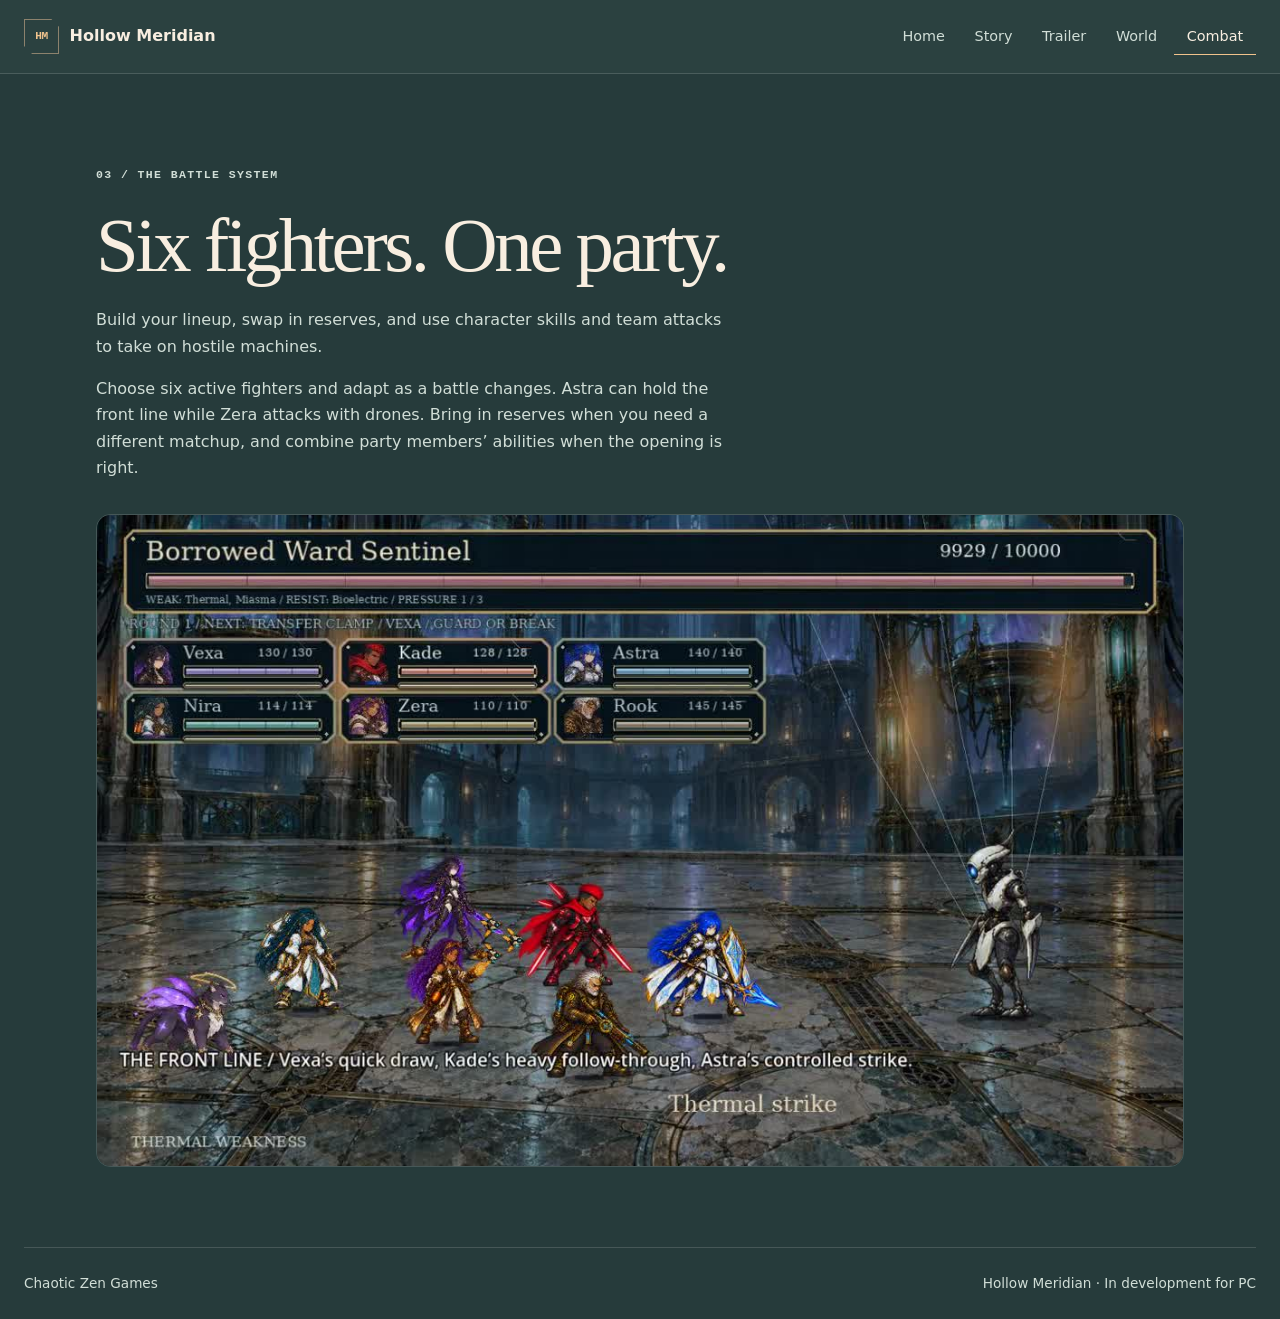
==== commit b21bffd8: "Expand story synopsis and simplify site backgrounds" ====
--- a/combat.html
+++ b/combat.html
@@ -1,4 +1,4 @@
 <!doctype html>
-<html lang="en"><head><meta charset="utf-8"><meta name="viewport" content="width=device-width, initial-scale=1"><meta name="description" content="Hollow Meridian, a cyberpunk turn-based JRPG by Chaotic Zen Games."><title>Combat · Hollow Meridian</title><link rel="stylesheet" href="style.css?v=meridian-mark"></head>
+<html lang="en"><head><meta charset="utf-8"><meta name="viewport" content="width=device-width, initial-scale=1"><meta name="description" content="Hollow Meridian, a cyberpunk turn-based JRPG by Chaotic Zen Games."><title>Combat · Hollow Meridian</title><link rel="stylesheet" href="style.css?v=quay-story"></head>
 <body><a class="skip" href="#main">Skip to content</a><header class="mast"><div class="shell navrow"><a class="brand" href="index.html"><span class="monogram" aria-hidden="true">HM</span> Hollow Meridian</a><nav aria-label="Main navigation"><a href="index.html">Home</a><a href="story.html">Story</a><a href="trailer.html">Trailer</a><a href="world.html">World</a><a href="combat.html" aria-current="page">Combat</a></nav></div></header>
 <main id="main"><div class="shell interior field"><article id="combat"><p class="eyebrow">03 / THE BATTLE SYSTEM</p><h1>Six fighters. One party.</h1><p>Build your lineup, swap in reserves, and use character skills and team attacks to take on hostile machines.</p><p>Choose six active fighters and adapt as a battle changes. Astra can hold the front line while Zera attacks with drones. Bring in reserves when you need a different matchup, and combine party members’ abilities when the opening is right.</p><img loading="lazy" src="media/battle.jpg" alt="Six party members and the command interface in a turn-based battle"></article></div></main><footer class="shell"><span>Chaotic Zen Games</span><span>Hollow Meridian · In development for PC</span></footer></body></html>
--- a/style.css
+++ b/style.css
@@ -30,3 +30,13 @@
 .primary{border-radius:0;clip-path:polygon(0 0,calc(100% - 12px) 0,100% 12px,100% 100%,0 100%)}
 .guide-grid a{border-radius:0}.guide-grid a div{border-top:2px solid var(--accent)}
 @media(max-width:650px){.launch{min-height:34rem;align-items:end;padding-bottom:4rem}.launch::after{background:linear-gradient(0deg,#27343e 4%,#243440e8 43%,#24344014 100%)}.launch-art img{object-position:61% center}.launch-copy{padding-bottom:0}.launch-art figcaption{font-size:.54rem}}
+
+/* Solid harbor palette and freestanding artwork */
+:root{--bg:#263b3b;--top:#2b4140;--panel:#324b48;--text:#f8eee0;--muted:#d1ded7;--accent:#f1c38d}
+body{background:var(--bg)}
+.launch{width:min(calc(100% - 3rem),78rem);min-height:0;grid-template-columns:minmax(0,.9fr) minmax(0,1.1fr);gap:clamp(1.5rem,4vw,4rem);padding:clamp(2.5rem,7vw,5rem) 0;align-items:center}
+.launch::after{display:none}
+.launch-copy{padding:0}.launch-art{position:static;z-index:auto;background:var(--panel);border:1px solid var(--line)}
+.launch-art img{height:auto;aspect-ratio:1.5;object-position:center;object-fit:cover}.launch-art figcaption{position:static;background:var(--panel);border-top:1px solid var(--line)}
+.plot-heading{max-width:48rem}.story-art{margin:2rem 0;border:1px solid var(--line);background:var(--panel)}.plot .story-art img{margin:0;border:0;border-radius:0;aspect-ratio:2.2;object-fit:cover}.story-art figcaption{padding:.65rem 1rem}.plot-chapters{display:grid;grid-template-columns:repeat(2,minmax(0,1fr));gap:1.5rem 3rem;margin:2.4rem 0}.plot-chapters section{border-top:1px solid var(--line);padding-top:1rem}.plot-chapters h2{font-size:clamp(1.65rem,3vw,2.65rem)}
+@media(max-width:750px){.launch,.plot-chapters{grid-template-columns:minmax(0,1fr)}.launch{width:calc(100% - 2rem)}.plot .story-art img{aspect-ratio:1.5}}
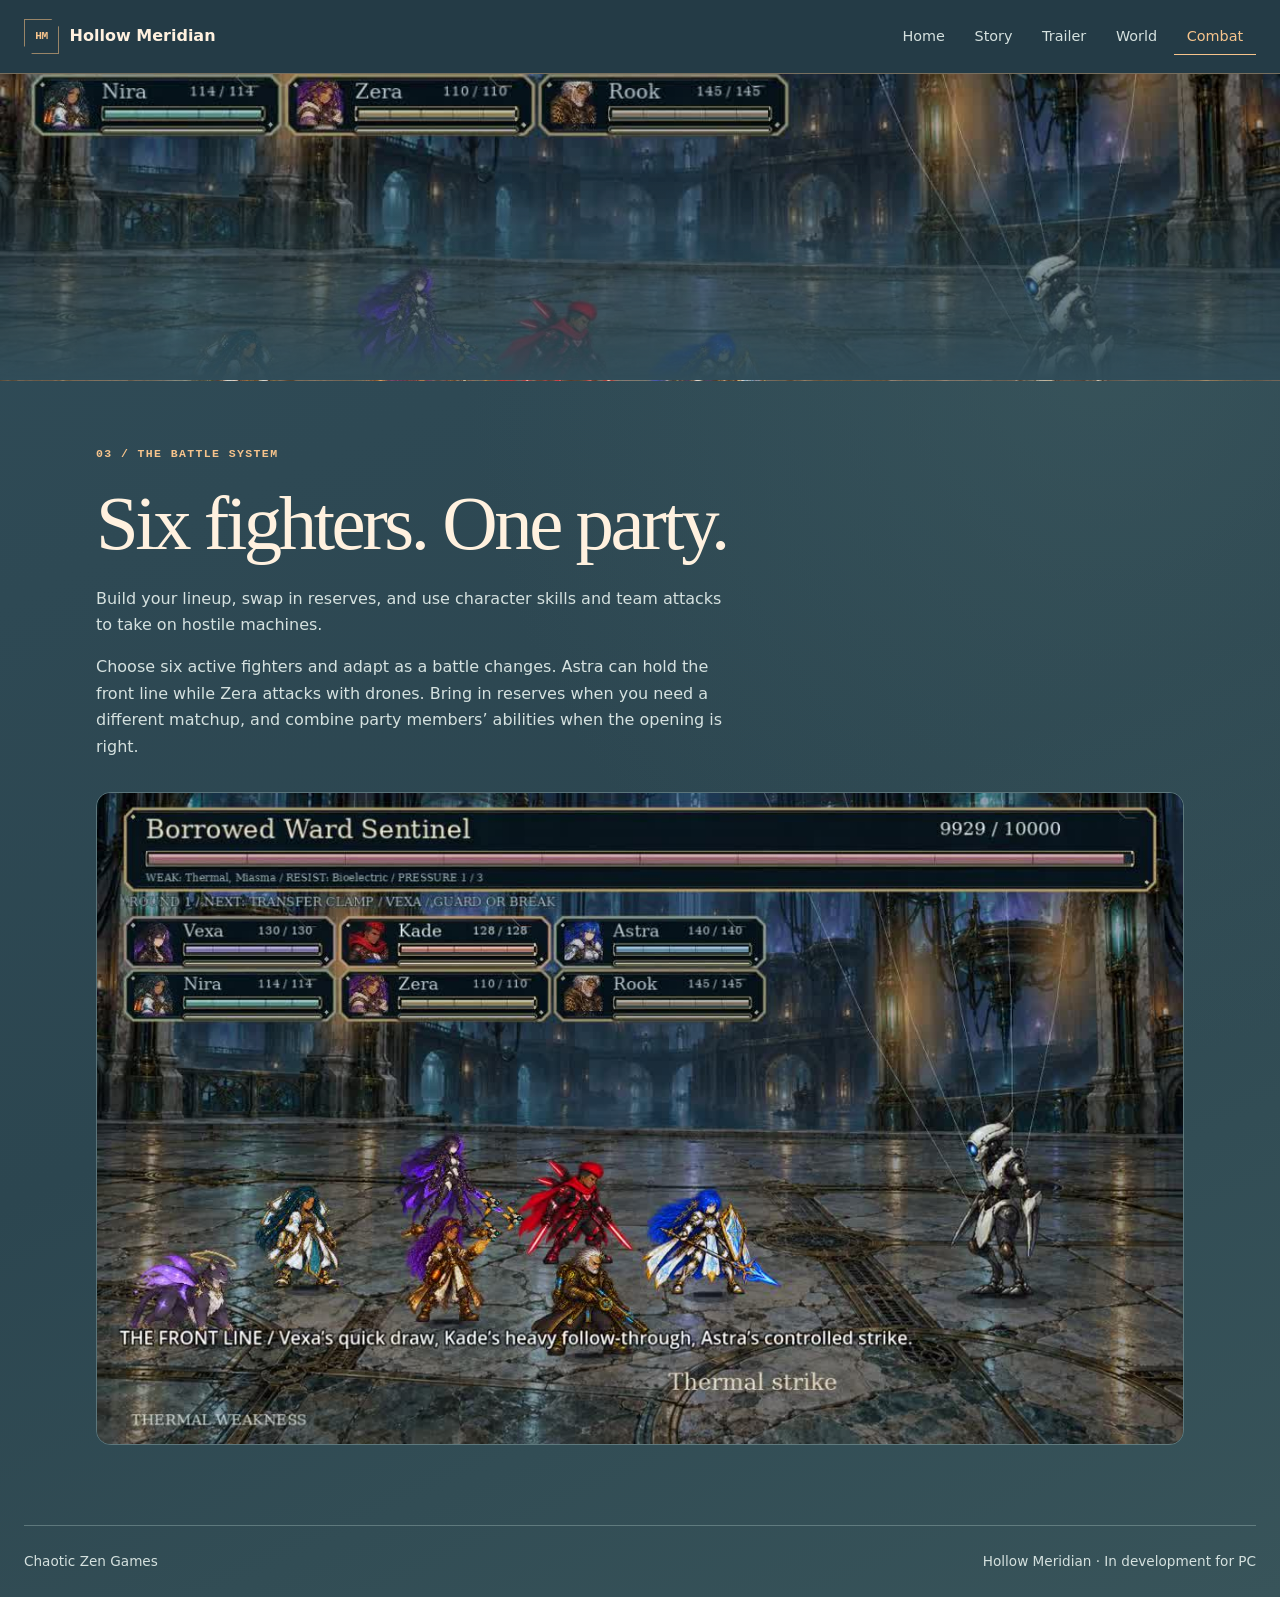
==== commit 39fb8539: "Carry the painted harbor aesthetic across every page" ====
--- a/combat.html
+++ b/combat.html
@@ -1,4 +1,4 @@
 <!doctype html>
-<html lang="en"><head><meta charset="utf-8"><meta name="viewport" content="width=device-width, initial-scale=1"><meta name="description" content="Hollow Meridian, a cyberpunk turn-based JRPG by Chaotic Zen Games."><title>Combat · Hollow Meridian</title><link rel="stylesheet" href="style.css?v=quay-story"></head>
-<body><a class="skip" href="#main">Skip to content</a><header class="mast"><div class="shell navrow"><a class="brand" href="index.html"><span class="monogram" aria-hidden="true">HM</span> Hollow Meridian</a><nav aria-label="Main navigation"><a href="index.html">Home</a><a href="story.html">Story</a><a href="trailer.html">Trailer</a><a href="world.html">World</a><a href="combat.html" aria-current="page">Combat</a></nav></div></header>
-<main id="main"><div class="shell interior field"><article id="combat"><p class="eyebrow">03 / THE BATTLE SYSTEM</p><h1>Six fighters. One party.</h1><p>Build your lineup, swap in reserves, and use character skills and team attacks to take on hostile machines.</p><p>Choose six active fighters and adapt as a battle changes. Astra can hold the front line while Zera attacks with drones. Bring in reserves when you need a different matchup, and combine party members’ abilities when the opening is right.</p><img loading="lazy" src="media/battle.jpg" alt="Six party members and the command interface in a turn-based battle"></article></div></main><footer class="shell"><span>Chaotic Zen Games</span><span>Hollow Meridian · In development for PC</span></footer></body></html>+<html lang="en"><head><meta charset="utf-8"><meta name="viewport" content="width=device-width, initial-scale=1"><meta name="description" content="Hollow Meridian, a cyberpunk turn-based JRPG by Chaotic Zen Games."><title>Combat · Hollow Meridian</title><link rel="stylesheet" href="style.css?v=painted-world"></head>
+<body class="page-combat"><a class="skip" href="#main">Skip to content</a><header class="mast"><div class="shell navrow"><a class="brand" href="index.html"><span class="monogram" aria-hidden="true">HM</span> Hollow Meridian</a><nav aria-label="Main navigation"><a href="index.html">Home</a><a href="story.html">Story</a><a href="trailer.html">Trailer</a><a href="world.html">World</a><a href="combat.html" aria-current="page">Combat</a></nav></div></header>
+<main id="main"><div class="scene-strip" aria-hidden="true"></div><div class="shell interior field"><article id="combat"><p class="eyebrow">03 / THE BATTLE SYSTEM</p><h1>Six fighters. One party.</h1><p>Build your lineup, swap in reserves, and use character skills and team attacks to take on hostile machines.</p><p>Choose six active fighters and adapt as a battle changes. Astra can hold the front line while Zera attacks with drones. Bring in reserves when you need a different matchup, and combine party members’ abilities when the opening is right.</p><img loading="lazy" src="media/battle.jpg" alt="Six party members and the command interface in a turn-based battle"></article></div></main><footer class="shell"><span>Chaotic Zen Games</span><span>Hollow Meridian · In development for PC</span></footer></body></html>
--- a/style.css
+++ b/style.css
@@ -40,3 +40,19 @@
 .launch-art img{height:auto;aspect-ratio:1.5;object-position:center;object-fit:cover}.launch-art figcaption{position:static;background:var(--panel);border-top:1px solid var(--line)}
 .plot-heading{max-width:48rem}.story-art{margin:2rem 0;border:1px solid var(--line);background:var(--panel)}.plot .story-art img{margin:0;border:0;border-radius:0;aspect-ratio:2.2;object-fit:cover}.story-art figcaption{padding:.65rem 1rem}.plot-chapters{display:grid;grid-template-columns:repeat(2,minmax(0,1fr));gap:1.5rem 3rem;margin:2.4rem 0}.plot-chapters section{border-top:1px solid var(--line);padding-top:1rem}.plot-chapters h2{font-size:clamp(1.65rem,3vw,2.65rem)}
 @media(max-width:750px){.launch,.plot-chapters{grid-template-columns:minmax(0,1fr)}.launch{width:calc(100% - 2rem)}.plot .story-art img{aspect-ratio:1.5}}
+
+/* Painted Vanta Quay: keep the illustration behind the opening only. */
+.launch{width:100%;min-height:clamp(35rem,80svh,56rem);grid-template-columns:minmax(0,78rem);padding:clamp(3rem,8vw,7rem) max(5vw,1rem);background:linear-gradient(90deg,#18353ee8 0%,#18353e80 43%,transparent 75%),linear-gradient(0deg,var(--bg),transparent 26%),url(media/quay-blue-hour.webp) center/cover}
+.launch .launch-art{display:none}
+@media(max-width:750px){.launch{width:100%;min-height:35rem;align-items:end;background:linear-gradient(0deg,#18353efa 0%,#18353ead 48%,transparent 84%),url(media/quay-blue-hour.webp) 68% center/cover}}
+
+/* Painted harbor: ink blue water, slate plaster, and lantern gold. */
+:root{--bg:#2c4650;--top:#243b46;--panel:#35545c;--text:#fff1df;--muted:#d5e1df;--accent:#f7c48c;--line:#b0c8c45c}
+body{background:radial-gradient(ellipse at 86% 20%,#46636666,transparent 40rem),linear-gradient(155deg,#304c58,#2c4650 55%,#38545a)}
+.mast{background:var(--top);border-bottom:1px solid #c9a37880}.brand .monogram{border-color:#e4b47f9c;color:var(--accent)}
+nav a[aria-current]{color:var(--accent)}.primary{background:#f1be86;color:#253940}.guide-grid a,.screen,.story-art{background:var(--panel);border-color:var(--line)}.screenbar{background:#29424b;color:var(--accent)}
+.label,.eyebrow,figcaption{color:var(--accent)}.specs{border-color:#c9a37865}.guide-grid a div{border-top:1px solid #c9a37880}
+.scene-strip{height:clamp(11rem,24vw,21rem);background:linear-gradient(0deg,#304c58,transparent 72%),var(--scene,url(media/quay-blue-hour.webp)) center var(--scene-y,52%)/cover;border-bottom:1px solid #c9a37855}
+.page-world{--scene:url(media/asterion.jpg);--scene-y:42%}.page-combat{--scene:url(media/battle.jpg);--scene-y:45%}
+.interior{padding-top:clamp(1.8rem,4vw,3.5rem)}.interior h1{max-width:20ch}.plot-chapters section{border-color:#c9a37865}.plot-chapters h2{color:#fbe0bc}
+@media(max-width:590px){.scene-strip{height:10rem;background-position:center,center var(--scene-y,52%)}}
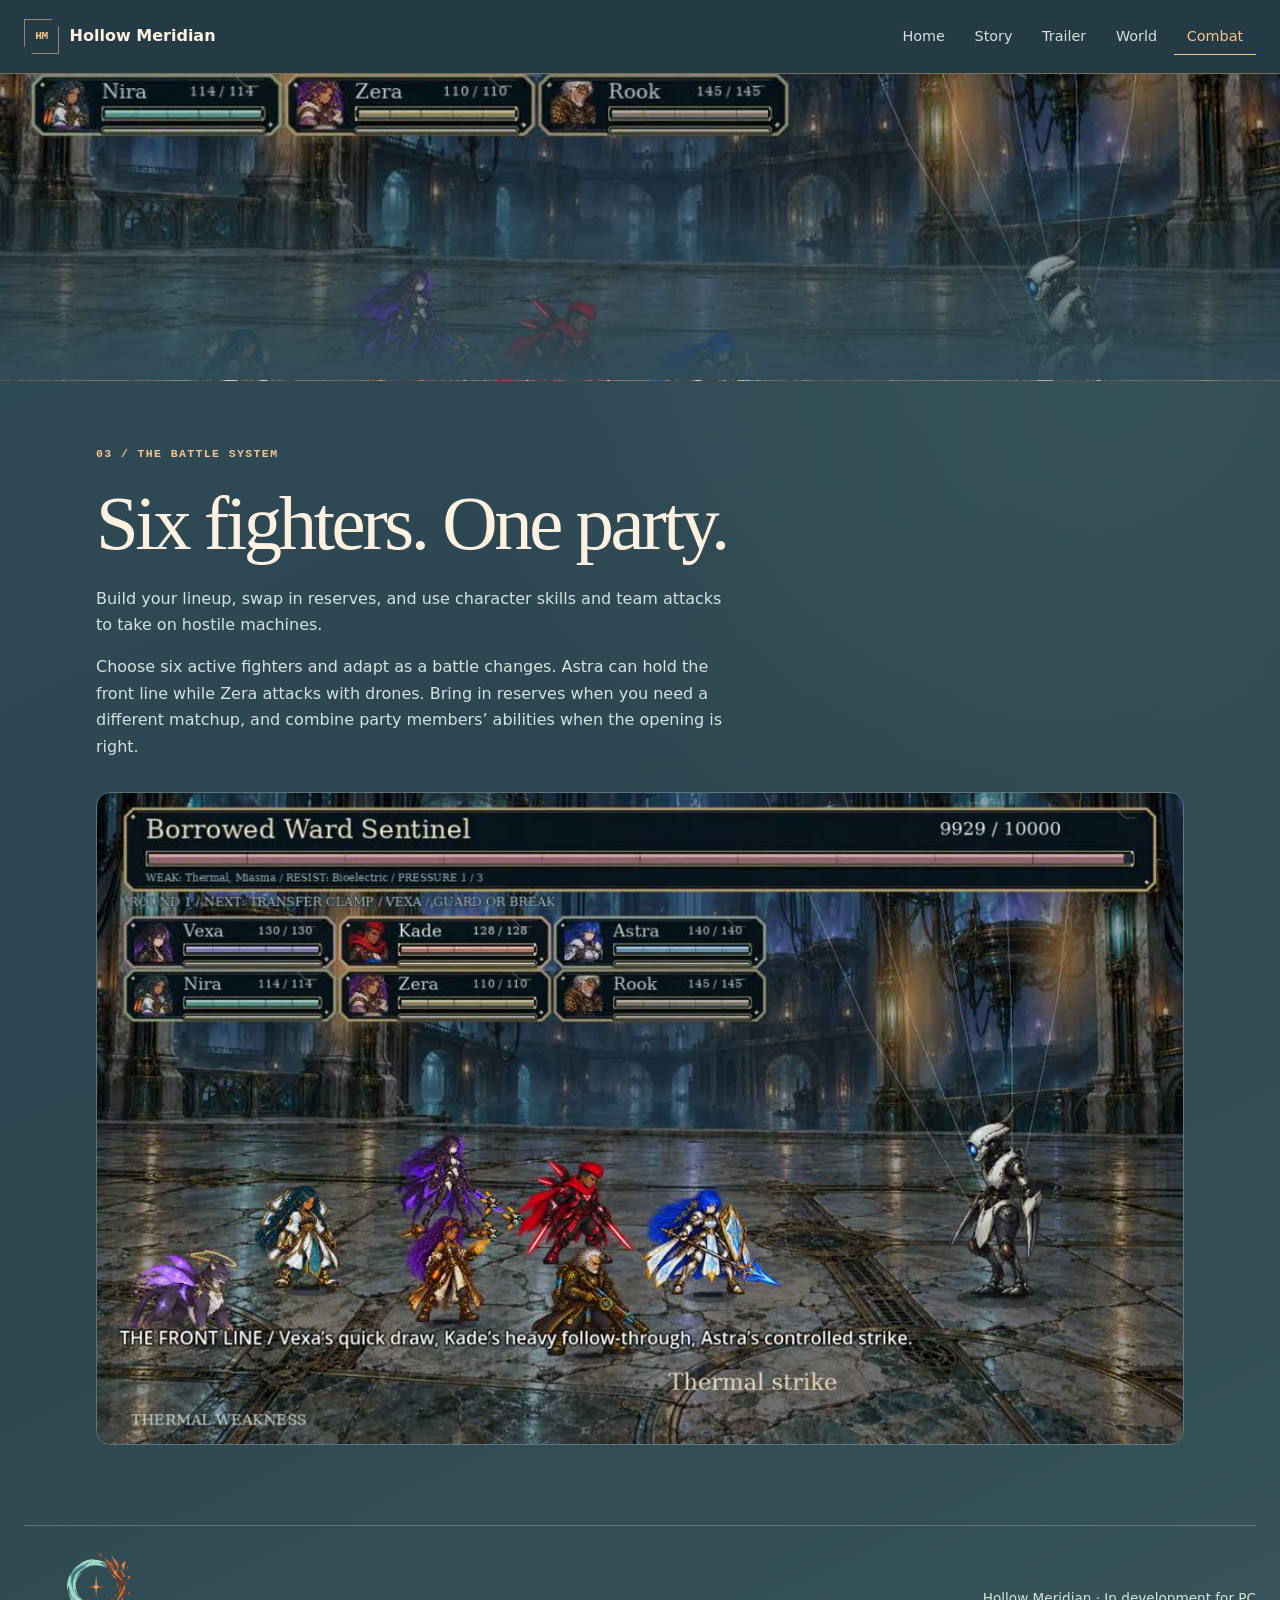
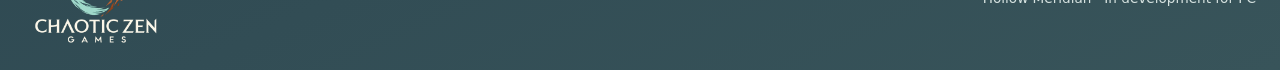
==== commit 759db307: "Feature painted story art and add Chaotic Zen Games branding" ====
--- a/combat.html
+++ b/combat.html
@@ -1,4 +1,4 @@
 <!doctype html>
-<html lang="en"><head><meta charset="utf-8"><meta name="viewport" content="width=device-width, initial-scale=1"><meta name="description" content="Hollow Meridian, a cyberpunk turn-based JRPG by Chaotic Zen Games."><title>Combat · Hollow Meridian</title><link rel="stylesheet" href="style.css?v=painted-world"></head>
+<html lang="en"><head><meta charset="utf-8"><meta name="viewport" content="width=device-width, initial-scale=1"><meta name="description" content="Hollow Meridian, a cyberpunk turn-based JRPG by Chaotic Zen Games."><title>Combat · Hollow Meridian</title><link rel="stylesheet" href="style.css?v=quay-feature"></head>
 <body class="page-combat"><a class="skip" href="#main">Skip to content</a><header class="mast"><div class="shell navrow"><a class="brand" href="index.html"><span class="monogram" aria-hidden="true">HM</span> Hollow Meridian</a><nav aria-label="Main navigation"><a href="index.html">Home</a><a href="story.html">Story</a><a href="trailer.html">Trailer</a><a href="world.html">World</a><a href="combat.html" aria-current="page">Combat</a></nav></div></header>
-<main id="main"><div class="scene-strip" aria-hidden="true"></div><div class="shell interior field"><article id="combat"><p class="eyebrow">03 / THE BATTLE SYSTEM</p><h1>Six fighters. One party.</h1><p>Build your lineup, swap in reserves, and use character skills and team attacks to take on hostile machines.</p><p>Choose six active fighters and adapt as a battle changes. Astra can hold the front line while Zera attacks with drones. Bring in reserves when you need a different matchup, and combine party members’ abilities when the opening is right.</p><img loading="lazy" src="media/battle.jpg" alt="Six party members and the command interface in a turn-based battle"></article></div></main><footer class="shell"><span>Chaotic Zen Games</span><span>Hollow Meridian · In development for PC</span></footer></body></html>+<main id="main"><div class="scene-strip" aria-hidden="true"></div><div class="shell interior field"><article id="combat"><p class="eyebrow">03 / THE BATTLE SYSTEM</p><h1>Six fighters. One party.</h1><p>Build your lineup, swap in reserves, and use character skills and team attacks to take on hostile machines.</p><p>Choose six active fighters and adapt as a battle changes. Astra can hold the front line while Zera attacks with drones. Bring in reserves when you need a different matchup, and combine party members’ abilities when the opening is right.</p><img loading="lazy" src="media/battle.jpg" alt="Six party members and the command interface in a turn-based battle"></article></div></main><footer class="shell"><a class="studio-logo" href="index.html"><img src="media/chaotic-zen.webp" alt="Chaotic Zen Games" width="144" height="96" loading="lazy"></a><span>Hollow Meridian · In development for PC</span></footer></body></html>
--- a/style.css
+++ b/style.css
@@ -56,3 +56,18 @@
 .page-world{--scene:url(media/asterion.jpg);--scene-y:42%}.page-combat{--scene:url(media/battle.jpg);--scene-y:45%}
 .interior{padding-top:clamp(1.8rem,4vw,3.5rem)}.interior h1{max-width:20ch}.plot-chapters section{border-color:#c9a37865}.plot-chapters h2{color:#fbe0bc}
 @media(max-width:590px){.scene-strip{height:10rem;background-position:center,center var(--scene-y,52%)}}
+
+.story-feature{display:grid;grid-template-columns:minmax(0,1.15fr) minmax(0,1fr);margin-block:clamp(2rem,5vw,4rem);background:#213d48;border:1px solid var(--line)}
+.story-feature figure{margin:0;position:relative;min-height:22rem;overflow:hidden}
+.story-feature img{position:absolute;inset:0;width:100%;height:100%;object-fit:cover;object-position:74% center}
+.story-feature figcaption{position:absolute;bottom:.85rem;left:.85rem;background:#213d48;padding:.35rem .55rem}
+.feature-copy{align-self:center;padding:clamp(1.25rem,4vw,3.8rem)}
+.feature-copy h2{font-size:clamp(2.1rem,4vw,4rem);line-height:1.02}.feature-copy em{font-style:normal;color:var(--accent)}
+.feature-copy p:not(.label){color:var(--muted);max-width:43ch}.feature-copy .primary{margin-top:.5rem}
+.gameplay-feature{padding-bottom:4rem}.gameplay-feature header{margin-bottom:1.3rem}.gameplay-grid{display:grid;grid-template-columns:repeat(2,minmax(0,1fr));gap:1rem}
+.gameplay-grid a{display:grid;grid-template-rows:auto 1fr;background:#34535c;border:1px solid var(--line);text-decoration:none;overflow:hidden}
+.gameplay-grid img{display:block;width:100%;aspect-ratio:2;object-fit:cover;transition:filter .2s}.gameplay-grid a:hover img{filter:brightness(1.15)}
+.gameplay-grid a div{padding:1rem 1.3rem;border-top:2px solid #d8aa77}.gameplay-grid p{color:var(--muted);margin:.4rem 0}.gameplay-grid span{display:inline-block;color:var(--accent);margin-top:.4rem;font-weight:700}
+.studio-logo{display:inline-flex;align-items:center}.studio-logo img{display:block;width:9rem;height:auto}footer{align-items:center}
+@media(max-width:720px){.story-feature,.gameplay-grid{grid-template-columns:minmax(0,1fr)}.story-feature figure{min-height:0;aspect-ratio:16/9}}
+@media(prefers-reduced-motion:reduce){.gameplay-grid img{transition:none}}
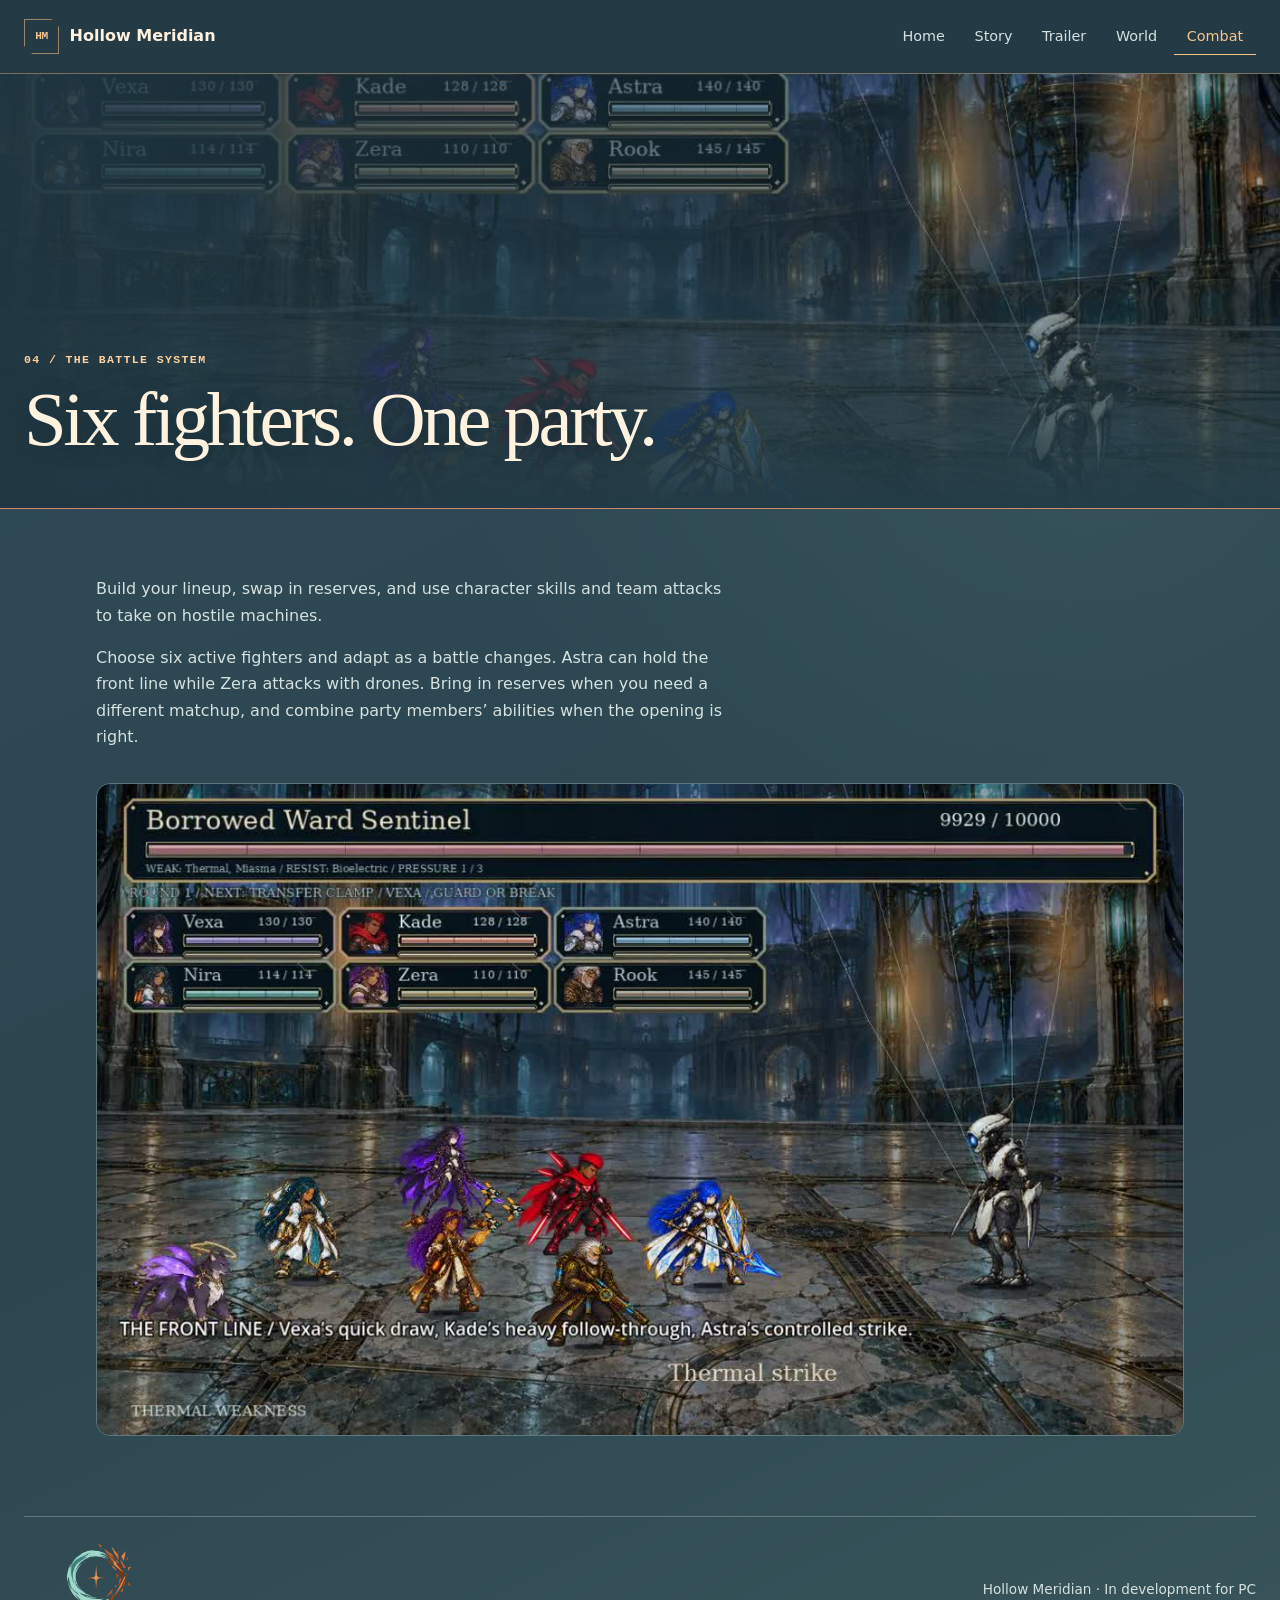
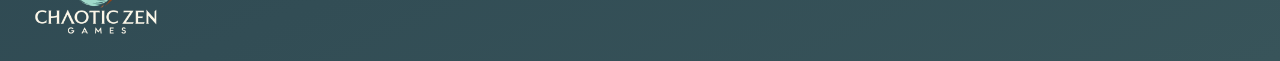
==== commit b6aa568b: "Give each tab a distinct illustrated header" ====
--- a/combat.html
+++ b/combat.html
@@ -1,4 +1,4 @@
 <!doctype html>
-<html lang="en"><head><meta charset="utf-8"><meta name="viewport" content="width=device-width, initial-scale=1"><meta name="description" content="Hollow Meridian, a cyberpunk turn-based JRPG by Chaotic Zen Games."><title>Combat · Hollow Meridian</title><link rel="stylesheet" href="style.css?v=quay-feature"></head>
+<html lang="en"><head><meta charset="utf-8"><meta name="viewport" content="width=device-width, initial-scale=1"><meta name="description" content="Hollow Meridian, a cyberpunk turn-based JRPG by Chaotic Zen Games."><title>Combat · Hollow Meridian</title><link rel="stylesheet" href="style.css?v=chapter-headers"></head>
 <body class="page-combat"><a class="skip" href="#main">Skip to content</a><header class="mast"><div class="shell navrow"><a class="brand" href="index.html"><span class="monogram" aria-hidden="true">HM</span> Hollow Meridian</a><nav aria-label="Main navigation"><a href="index.html">Home</a><a href="story.html">Story</a><a href="trailer.html">Trailer</a><a href="world.html">World</a><a href="combat.html" aria-current="page">Combat</a></nav></div></header>
-<main id="main"><div class="scene-strip" aria-hidden="true"></div><div class="shell interior field"><article id="combat"><p class="eyebrow">03 / THE BATTLE SYSTEM</p><h1>Six fighters. One party.</h1><p>Build your lineup, swap in reserves, and use character skills and team attacks to take on hostile machines.</p><p>Choose six active fighters and adapt as a battle changes. Astra can hold the front line while Zera attacks with drones. Bring in reserves when you need a different matchup, and combine party members’ abilities when the opening is right.</p><img loading="lazy" src="media/battle.jpg" alt="Six party members and the command interface in a turn-based battle"></article></div></main><footer class="shell"><a class="studio-logo" href="index.html"><img src="media/chaotic-zen.webp" alt="Chaotic Zen Games" width="144" height="96" loading="lazy"></a><span>Hollow Meridian · In development for PC</span></footer></body></html>+<main id="main"><header class="chapter-hero"><div class="shell"><p class="eyebrow">04 / The battle system</p><h1>Six fighters. One party.</h1></div></header><div class="shell interior field"><article id="combat"><p>Build your lineup, swap in reserves, and use character skills and team attacks to take on hostile machines.</p><p>Choose six active fighters and adapt as a battle changes. Astra can hold the front line while Zera attacks with drones. Bring in reserves when you need a different matchup, and combine party members’ abilities when the opening is right.</p><img loading="lazy" src="media/battle.jpg" alt="Six party members and the command interface in a turn-based battle"></article></div></main><footer class="shell"><a class="studio-logo" href="index.html"><img src="media/chaotic-zen.webp" alt="Chaotic Zen Games" width="144" height="96" loading="lazy"></a><span>Hollow Meridian · In development for PC</span></footer></body></html>
--- a/style.css
+++ b/style.css
@@ -71,3 +71,8 @@
 .studio-logo{display:inline-flex;align-items:center}.studio-logo img{display:block;width:9rem;height:auto}footer{align-items:center}
 @media(max-width:720px){.story-feature,.gameplay-grid{grid-template-columns:minmax(0,1fr)}.story-feature figure{min-height:0;aspect-ratio:16/9}}
 @media(prefers-reduced-motion:reduce){.gameplay-grid img{transition:none}}
+
+.chapter-hero{display:grid;align-items:end;min-height:clamp(15rem,34vw,28rem);padding-block:3rem;background:linear-gradient(90deg,#203742f2,#20374270 54%,transparent),linear-gradient(0deg,#243e48,transparent 65%),var(--scene,url(media/quay-blue-hour.webp)) center var(--scene-y,52%)/cover;border-bottom:1px solid var(--line)}
+.chapter-hero h1{margin:0;color:#fff3e0;text-shadow:0 2px 18px #182d36}.chapter-hero .eyebrow{color:#ffd2a0;text-transform:uppercase}
+.page-story .chapter-hero{--scene-y:66%}.page-trailer .chapter-hero{--scene:url(media/vanta-quay.png);--scene-y:43%;border-bottom-color:#83c8bd}.page-world .chapter-hero{border-bottom-color:#d0a477}.page-combat .chapter-hero{border-bottom-color:#d38771}
+@media(max-width:650px){.chapter-hero{min-height:15rem;padding-block:2rem;background-position:center,center,62% var(--scene-y,52%)}}
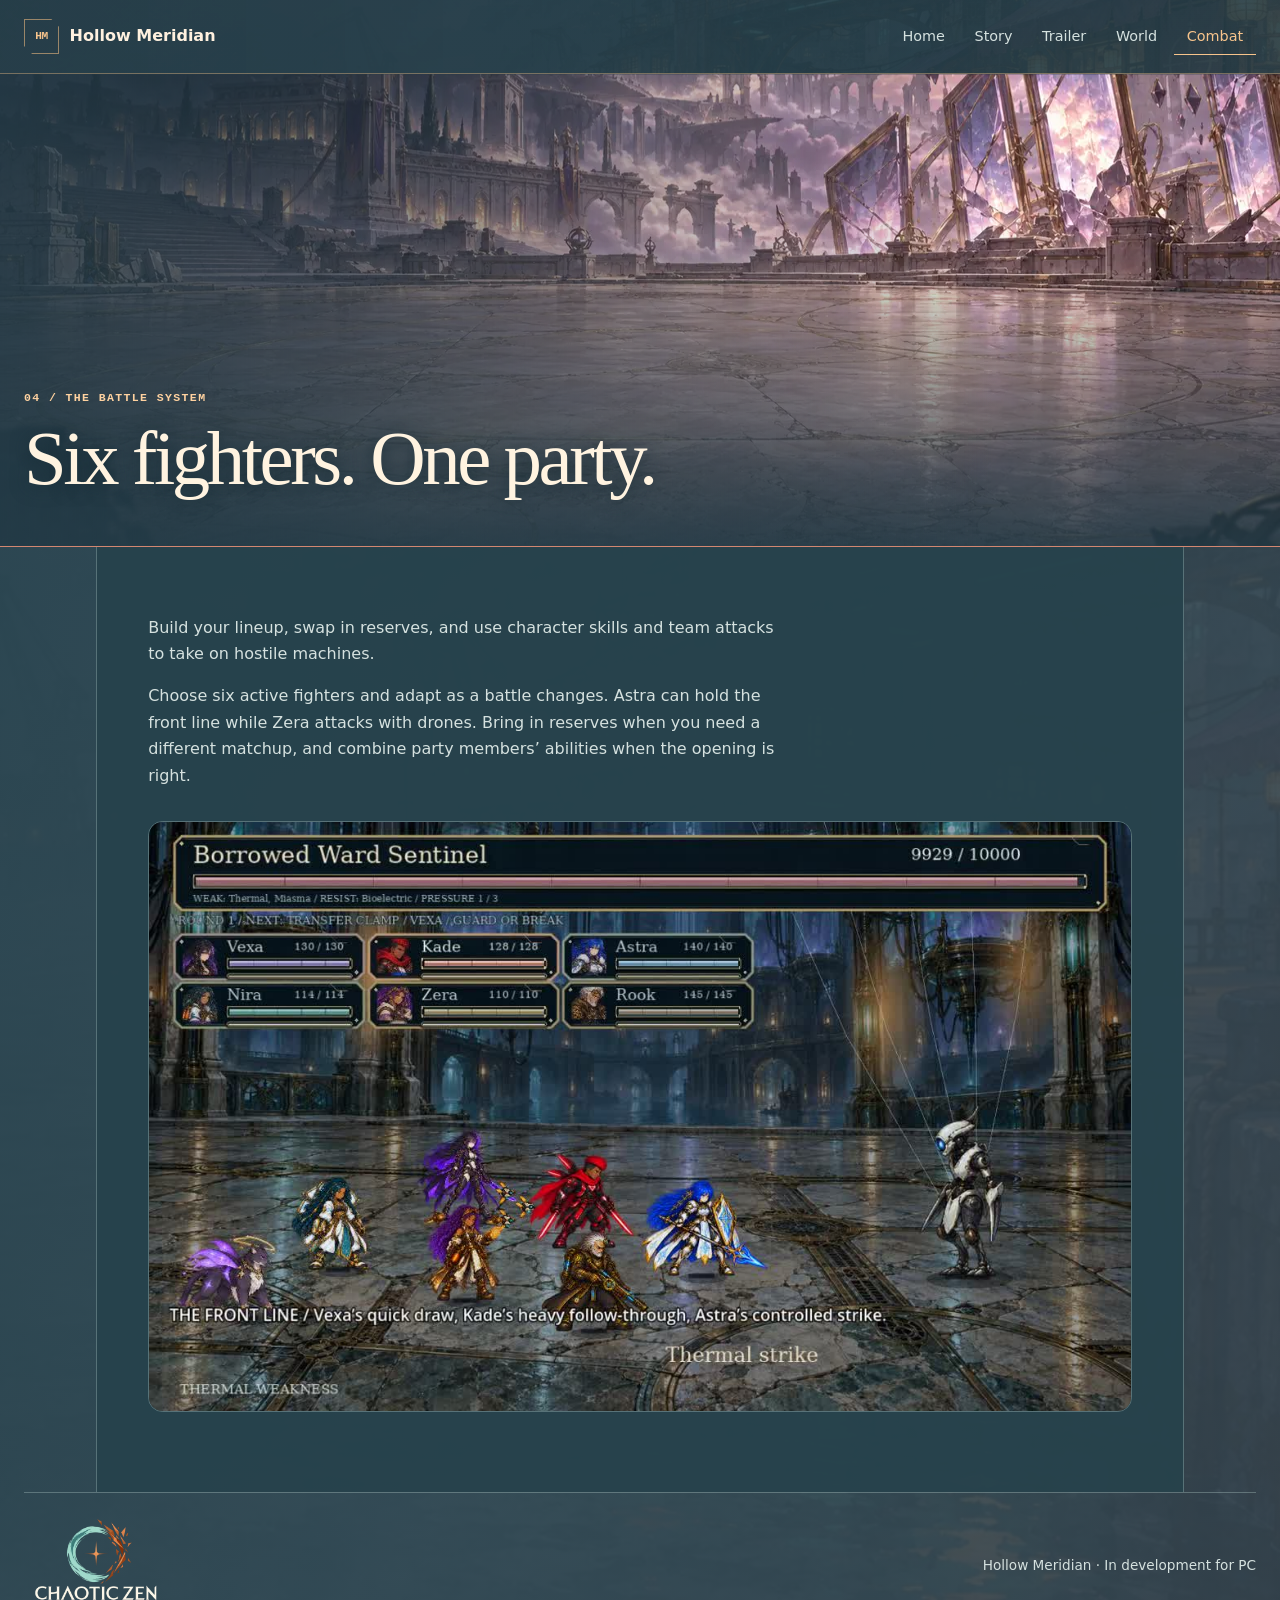
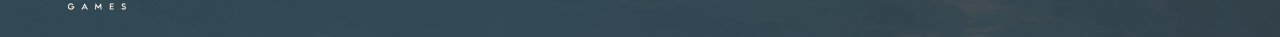
==== commit f053a40b: "Use painted game environments for headers and a harbor backdrop sitewide" ====
--- a/combat.html
+++ b/combat.html
@@ -1,4 +1,4 @@
 <!doctype html>
-<html lang="en"><head><meta charset="utf-8"><meta name="viewport" content="width=device-width, initial-scale=1"><meta name="description" content="Hollow Meridian, a cyberpunk turn-based JRPG by Chaotic Zen Games."><title>Combat · Hollow Meridian</title><link rel="stylesheet" href="style.css?v=chapter-headers"></head>
+<html lang="en"><head><meta charset="utf-8"><meta name="viewport" content="width=device-width, initial-scale=1"><meta name="description" content="Hollow Meridian, a cyberpunk turn-based JRPG by Chaotic Zen Games."><title>Combat · Hollow Meridian</title><link rel="stylesheet" href="style.css?v=painted-atlas"></head>
 <body class="page-combat"><a class="skip" href="#main">Skip to content</a><header class="mast"><div class="shell navrow"><a class="brand" href="index.html"><span class="monogram" aria-hidden="true">HM</span> Hollow Meridian</a><nav aria-label="Main navigation"><a href="index.html">Home</a><a href="story.html">Story</a><a href="trailer.html">Trailer</a><a href="world.html">World</a><a href="combat.html" aria-current="page">Combat</a></nav></div></header>
 <main id="main"><header class="chapter-hero"><div class="shell"><p class="eyebrow">04 / The battle system</p><h1>Six fighters. One party.</h1></div></header><div class="shell interior field"><article id="combat"><p>Build your lineup, swap in reserves, and use character skills and team attacks to take on hostile machines.</p><p>Choose six active fighters and adapt as a battle changes. Astra can hold the front line while Zera attacks with drones. Bring in reserves when you need a different matchup, and combine party members’ abilities when the opening is right.</p><img loading="lazy" src="media/battle.jpg" alt="Six party members and the command interface in a turn-based battle"></article></div></main><footer class="shell"><a class="studio-logo" href="index.html"><img src="media/chaotic-zen.webp" alt="Chaotic Zen Games" width="144" height="96" loading="lazy"></a><span>Hollow Meridian · In development for PC</span></footer></body></html>
--- a/style.css
+++ b/style.css
@@ -76,3 +76,13 @@
 .chapter-hero h1{margin:0;color:#fff3e0;text-shadow:0 2px 18px #182d36}.chapter-hero .eyebrow{color:#ffd2a0;text-transform:uppercase}
 .page-story .chapter-hero{--scene-y:66%}.page-trailer .chapter-hero{--scene:url(media/vanta-quay.png);--scene-y:43%;border-bottom-color:#83c8bd}.page-world .chapter-hero{border-bottom-color:#d0a477}.page-combat .chapter-hero{border-bottom-color:#d38771}
 @media(max-width:650px){.chapter-hero{min-height:15rem;padding-block:2rem;background-position:center,center,62% var(--scene-y,52%)}}
+
+/* A wash of the harbor painting carries through the whole page. */
+body{background-color:#294550;background-image:linear-gradient(115deg,#26424df5,#344954eb 55%,#34414cea),url(media/quay-blue-hour.webp);background-size:cover;background-position:center top}
+.mast{background:linear-gradient(90deg,#253c47f5,#253c47e8),url(media/quay-blue-hour.webp) center 38%/cover}
+.chapter-hero{min-height:clamp(17rem,37vw,32rem);background-image:linear-gradient(90deg,#233b47dd,transparent 78%),linear-gradient(0deg,#243b47e8,transparent 67%),var(--scene,url(media/quay-blue-hour.webp));background-position:center,center,center var(--scene-y,52%)}
+.page-trailer .chapter-hero{--scene:url(media/trailer-painted.webp);--scene-y:48%}
+.page-world .chapter-hero{--scene:url(media/world-painted.webp);--scene-y:48%}
+.page-combat .chapter-hero{--scene:url(media/combat-painted.webp);--scene-y:50%}
+.interior{background:#26424ced;padding-inline:clamp(1rem,4vw,3.5rem);border-inline:1px solid var(--line)}
+@media(max-width:650px){.chapter-hero{min-height:17rem;background-position:center,center,62% var(--scene-y,52%)}}
